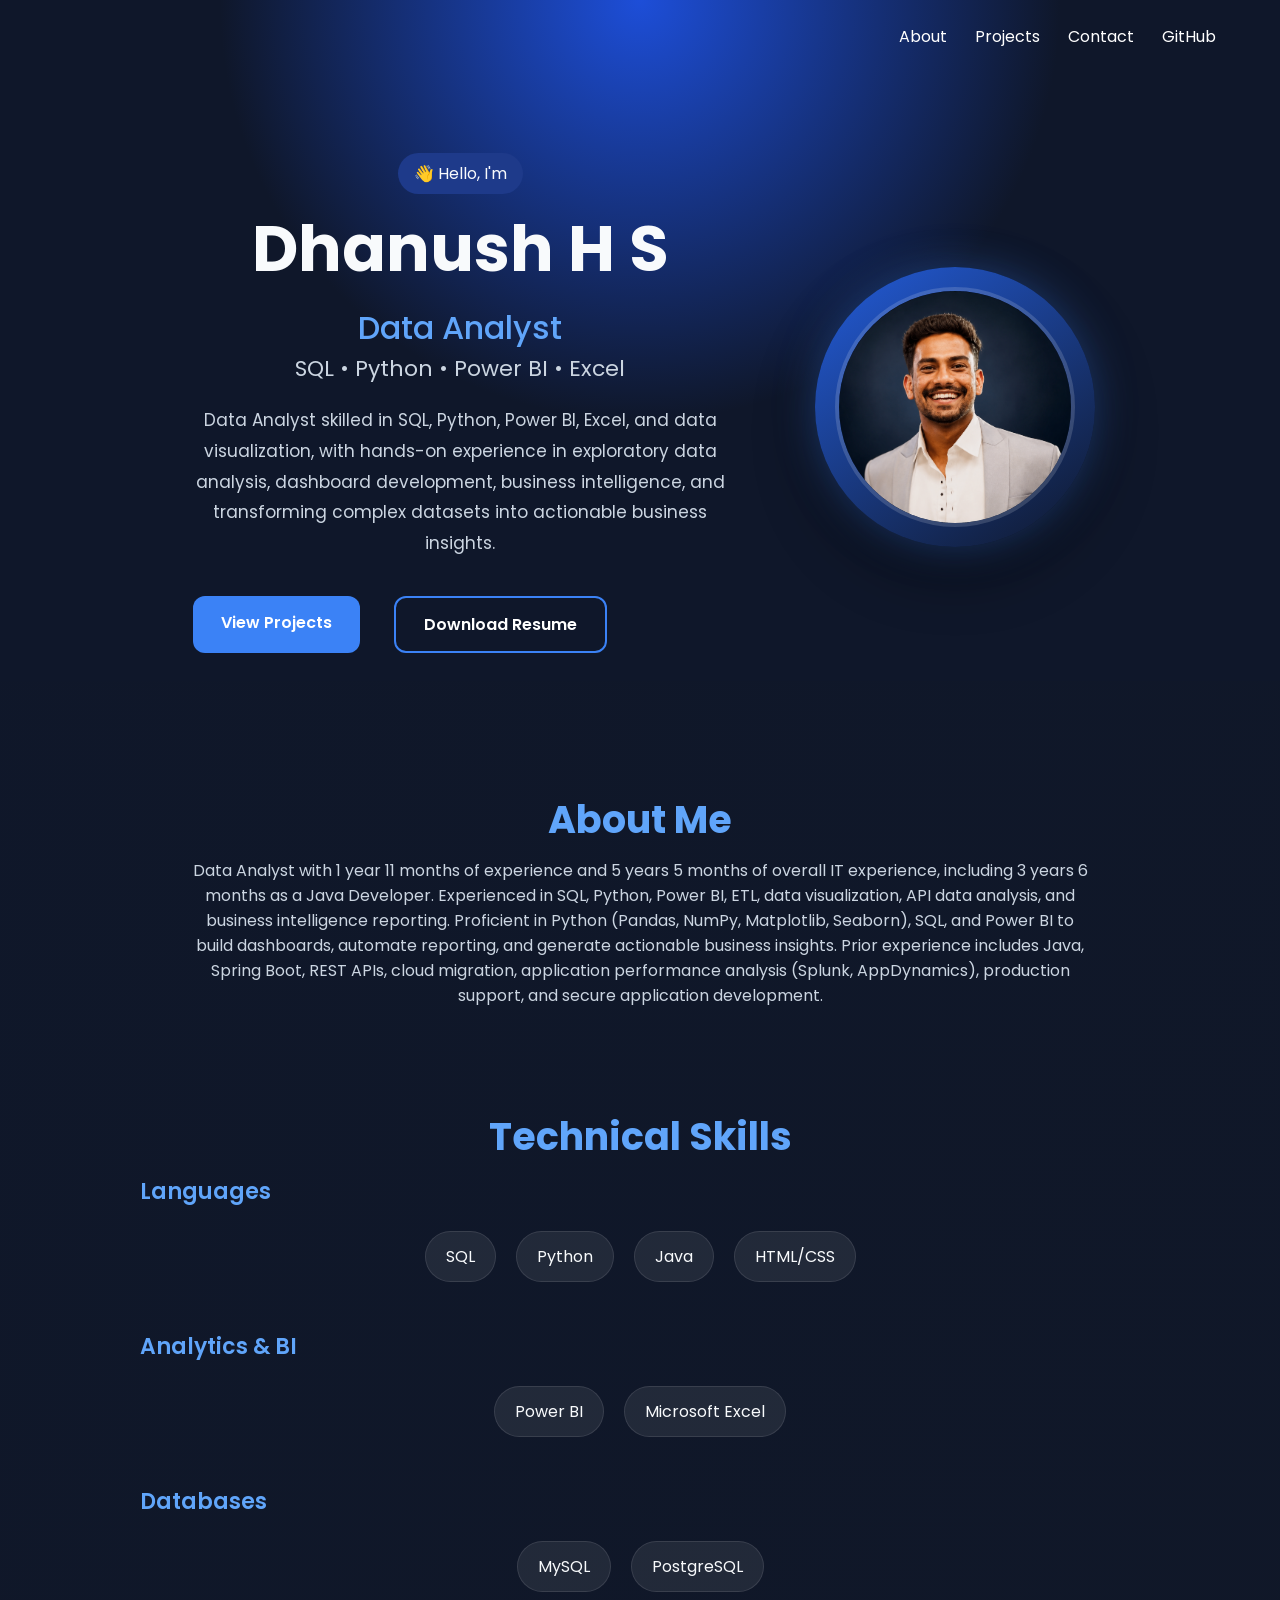
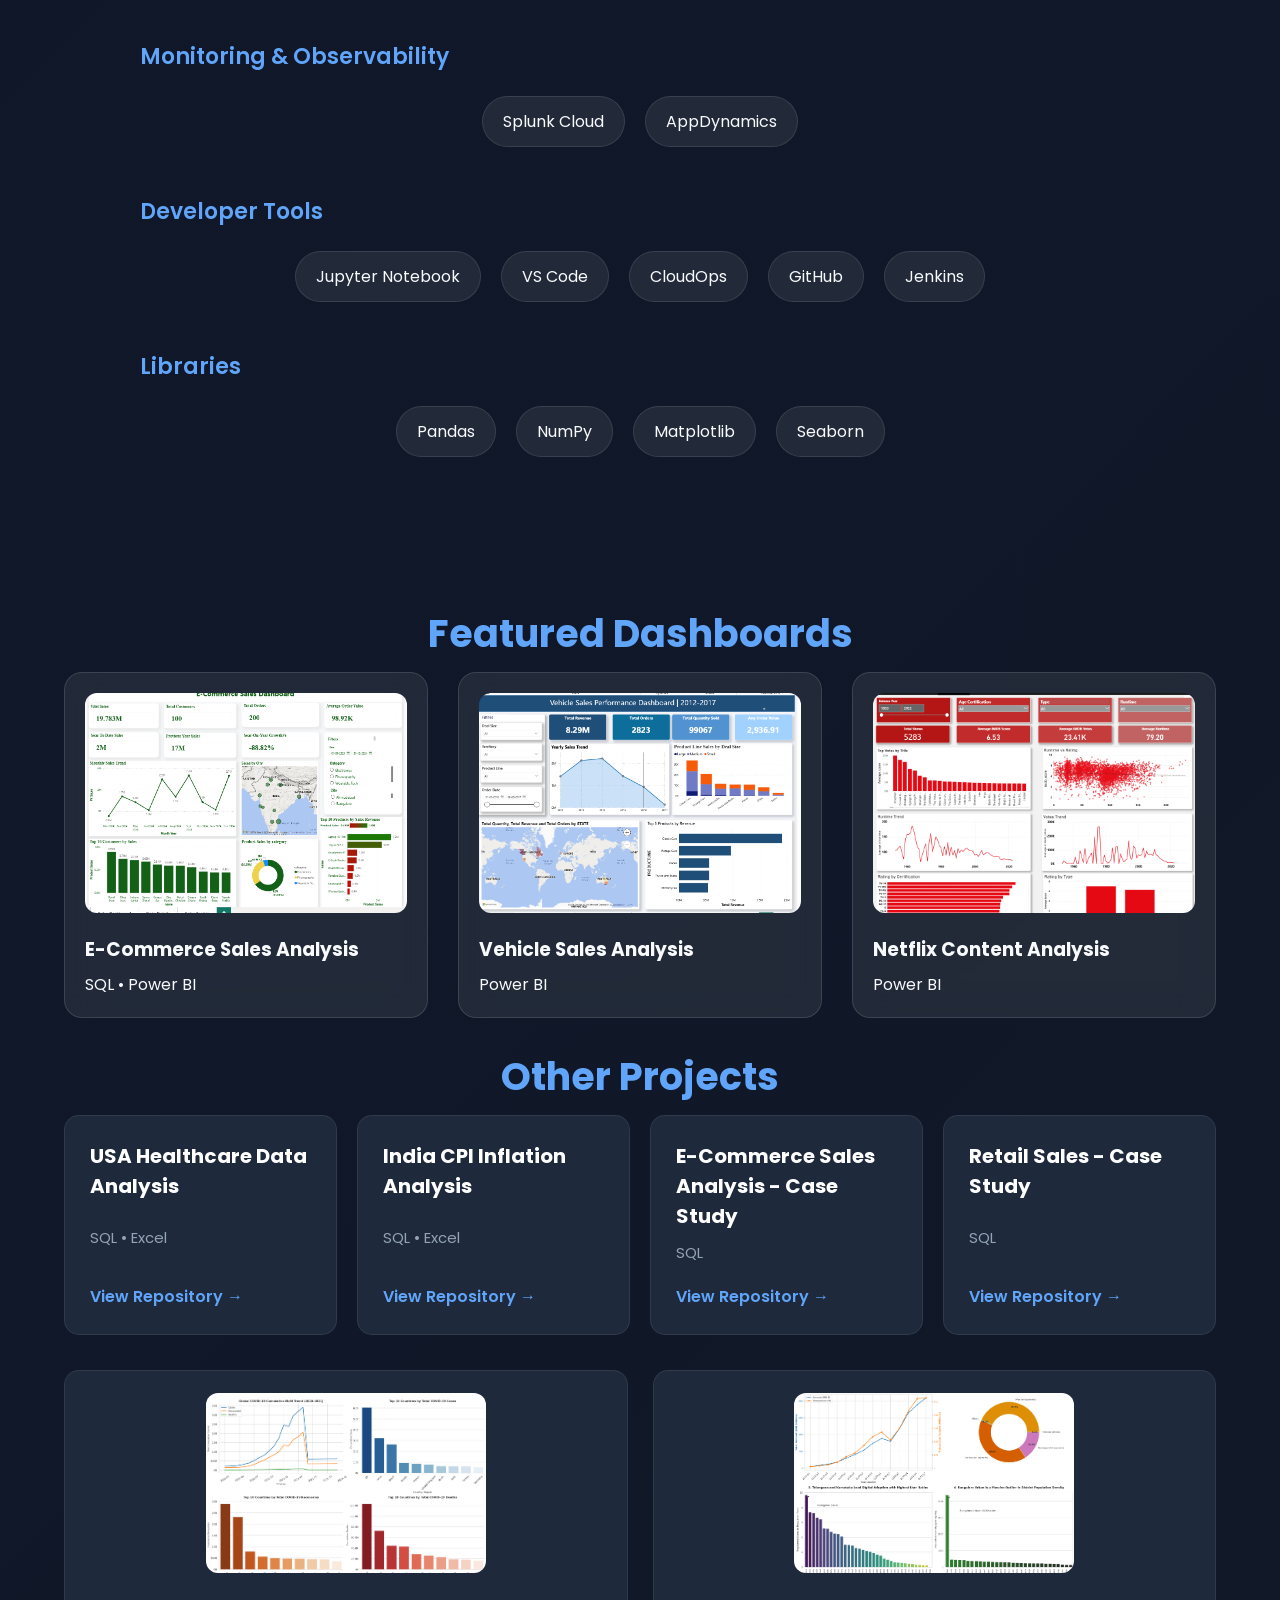
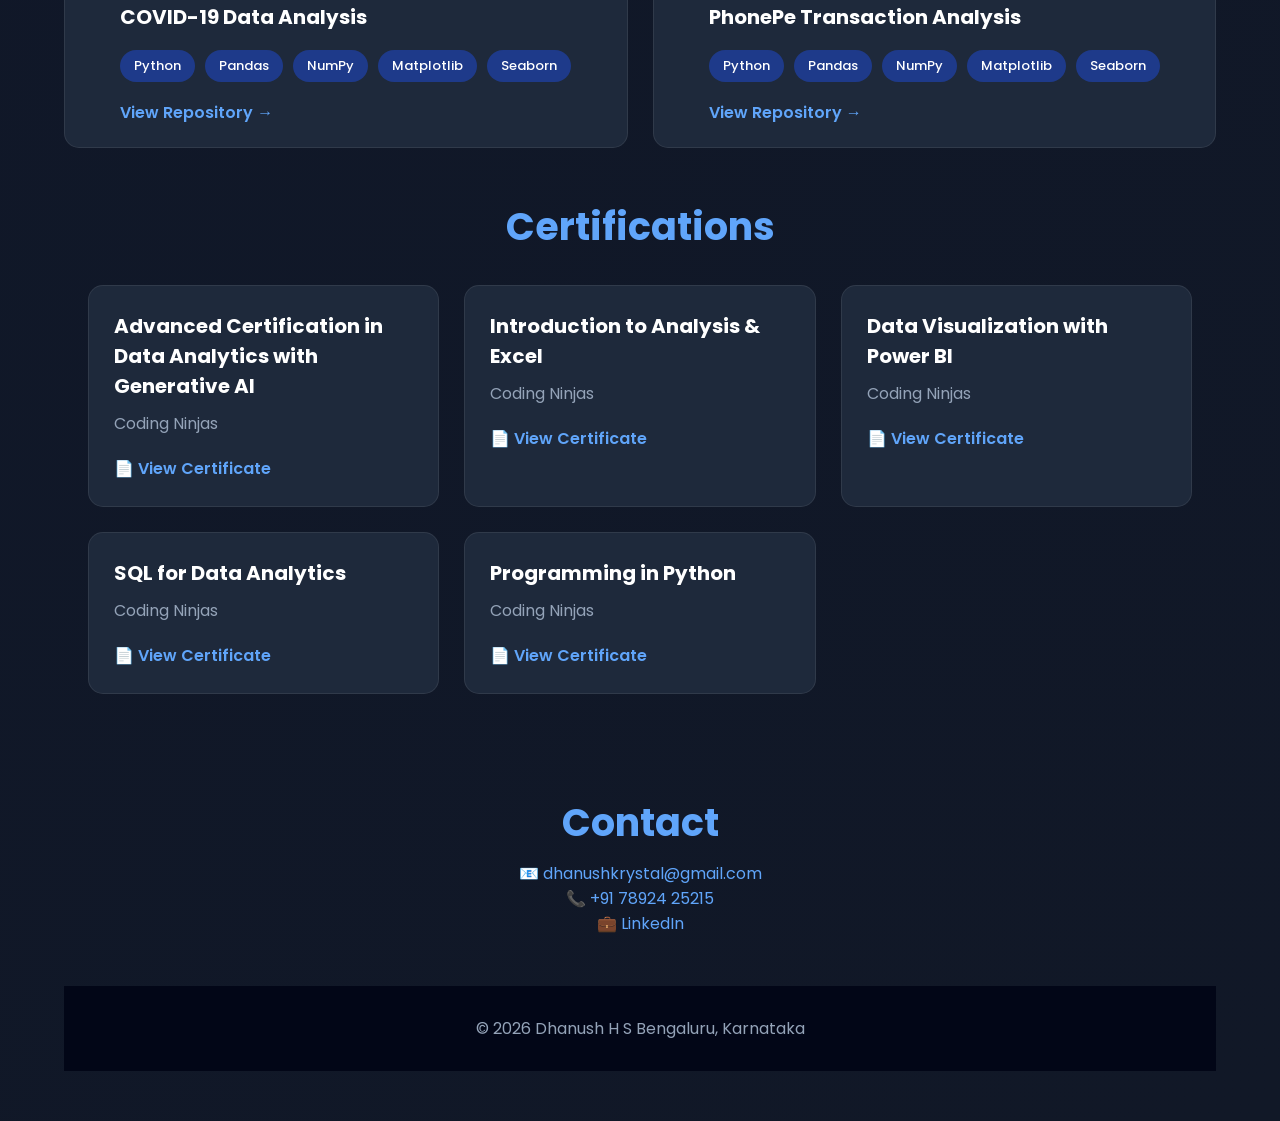
==== index.html @ 72d46448 "code changes" ====
<!DOCTYPE html>
<html lang="en">
<head>
<meta charset="UTF-8"><meta name="viewport" content="width=device-width,initial-scale=1">
<title>Dhanush H S | Data Analyst</title>
<link rel="preconnect" href="https://fonts.googleapis.com">
<link rel="preconnect" href="https://fonts.gstatic.com" crossorigin>
<link href="https://fonts.googleapis.com/css2?family=Poppins:wght@300;400;600;700&display=swap" rel="stylesheet">
<link rel="stylesheet" href="style.css">
</head>
<body>
<header class="hero">
<nav>

<div class="menu">
<a href="#about">About</a>
<a href="#projects">Projects</a>
<a href="#contact">Contact</a>
<a href="https://github.com/dhanushkrystal" target="_blank">GitHub</a>
</div>
</nav>

<div class="hero-box">

    <div class="hero-text">

        <p class="tag">👋 Hello, I'm</p>

        <h1>Dhanush H S</h1>

        <h2>Data Analyst</h2>

        <p class="lead">
            SQL • Python • Power BI • Excel
        </p>

        <p class="summary">
            Data Analyst skilled in SQL, Python, Power BI, Excel, and data visualization, with hands-on experience in exploratory data analysis, dashboard development, business intelligence, and transforming complex datasets into actionable business insights.
        </p>

        <div class="cta">

            <a class="btn" href="#projects">View Projects</a>

            <a class="btn outline"
               href="assets/resume/Dhanush_HS_Resume.pdf"
               target="_blank">

                Download Resume

            </a>

        </div>

    </div>

    <div class="hero-image">

        <img src="assets/images/profilephoto.png"
             alt="Dhanush H S">

    </div>

</div>
</header>
<section id="about" class="section">
<h2>About Me</h2>
<p>Data Analyst with 1 year 11 months of experience and 5 years 5 months of overall IT experience, including 3 years 6 months as a Java Developer. Experienced in SQL, Python, Power BI, ETL, data visualization, API data analysis, and business intelligence reporting. Proficient in Python (Pandas, NumPy, Matplotlib, Seaborn), SQL, and Power BI to build dashboards, automate reporting, and generate actionable business insights. Prior experience includes Java, Spring Boot, REST APIs, cloud migration, application performance analysis (Splunk, AppDynamics), production support, and secure application development. </p>
</section>

<section class="section">

    <h2>Technical Skills</h2>

    <div class="skills-container">

        <div class="skill-category">
            <h3>Languages</h3>

            <div class="chips">
                <span>SQL</span>
                <span>Python</span>
                <span>Java</span>
                <span>HTML/CSS</span>
            </div>
        </div>

        <div class="skill-category">
            <h3>Analytics & BI</h3>

            <div class="chips">
                <span>Power BI</span>
                <span>Microsoft Excel</span>
            </div>
        </div>

        <div class="skill-category">
            <h3>Databases</h3>

            <div class="chips">
                <span>MySQL</span>
                <span>PostgreSQL</span>
            </div>
        </div>

        <div class="skill-category">
            <h3>Monitoring & Observability</h3>

            <div class="chips">
                <span>Splunk Cloud</span>
                <span>AppDynamics</span>
            </div>
        </div>

        <div class="skill-category">
            <h3>Developer Tools</h3>

            <div class="chips">
                <span>Jupyter Notebook</span>
                <span>VS Code</span>
                <span>CloudOps</span>
                <span>GitHub</span>
                <span>Jenkins</span>
            </div>
        </div>

        <div class="skill-category">
            <h3>Libraries</h3>

            <div class="chips">
                <span>Pandas</span>
                <span>NumPy</span>
                <span>Matplotlib</span>
                <span>Seaborn</span>
            </div>
        </div>

    </div>

</section>

<section id="projects" class="section">
<h2>Featured Dashboards</h2>
<div class="grid">

    <div class="card">
        <a href="assets/images/e-commerce.png" target="_blank">
            <img src="assets/images/e-commerce.png" alt="E-Commerce Dashboard">
        </a>

        <h3>E-Commerce Sales Analysis</h3>
        <p>SQL • Power BI</p>
    </div>

    <div class="card">
        <a href="assets/images/vehicle.png" target="_blank">
            <img src="assets/images/vehicle.png" alt="Vehicle Dashboard">
        </a>

        <h3>Vehicle Sales Analysis</h3>
        <p>Power BI</p>
    </div>

    <div class="card">
        <a href="assets/images/netflix.png" target="_blank">
            <img src="assets/images/netflix.png" alt="Netflix Dashboard">
        </a>

        <h3>Netflix Content Analysis</h3>
        <p>Power BI</p>
    </div>

</div>

<h2 style="margin-top:30px">Other Projects</h2>

<!-- SQL Projects -->
<div class="sql-grid">

    <div class="project-item small-card">
        <h3>USA Healthcare Data Analysis</h3>
        <p>SQL • Excel</p>

        <a href="https://github.com/dhanushkrystal/Excel/tree/USA-healthcare-Data-Analysis" target="_blank">
            View Repository →
        </a>
    </div>

    <div class="project-item small-card">
        <h3>India CPI Inflation Analysis</h3>
        <p>SQL • Excel</p>

        <a href="https://github.com/dhanushkrystal/Excel/tree/India-CPI-Inflation-Data-Analysis" target="_blank">
            View Repository →
        </a>
    </div>

    <div class="project-item small-card">
        <h3>E-Commerce Sales Analysis - Case Study</h3>
        <p>SQL</p>

        <a href="https://github.com/dhanushkrystal/SQL/tree/Ecommerce-CaseStudy(EDA%26Analysis)-Using-SQL" target="_blank">
            View Repository →
        </a>
    </div>

    <div class="project-item small-card">
        <h3>Retail Sales - Case Study</h3>
        <p>SQL</p>

        <a href="https://github.com/dhanushkrystal/SQL/tree/Retail-Sales-CaseStudy(EDA-and-Analysis)-Using-Sql" target="_blank">
            View Repository →
        </a>
    </div>

</div>

<!-- Python Projects -->

<div class="python-grid">

    <div class="project-item python-card">
<a href="assets/images/covid-python.png" target="_blank">

<img src="assets/images/covid-python.png"
class="python-image">

</a>

        <div>

            <h3>COVID-19 Data Analysis</h3>

            <div class="tech-stack">

                <span>Python</span>
                <span>Pandas</span>
                <span>NumPy</span>
                <span>Matplotlib</span>
                <span>Seaborn</span>

            </div>

            <div class="project-links">

                 <a href="https://github.com/dhanushkrystal/Python/tree/Covid19-EDA%26Analysis-Uisng-Python" target="_blank">
            View Repository →
        </a>

            </div>

        </div>

    </div>

    <div class="project-item python-card">

        <a href="assets/images/phonepe-python.png" target="_blank">
            <img src="assets/images/phonepe-python.png"
                 class="python-image">
        </a>

        <div>

            <h3>PhonePe Transaction Analysis</h3>

            <div class="tech-stack">

                <span>Python</span>
                <span>Pandas</span>
                <span>NumPy</span>
                <span>Matplotlib</span>
                <span>Seaborn</span>

            </div>

            <div class="project-links">

                 <a href="https://github.com/dhanushkrystal/Python/tree/Phonepe-EDA%26Analysis-Using-Python" target="_blank">
            View Repository →
        </a>

            </div>

        </div>

    </div>

</div>

</div>
<section class="section" id="certifications">

    <h2>Certifications</h2>

    <div class="cert-grid">

        <div class="cert-card">
            <h3>Advanced Certification in Data Analytics with Generative AI</h3>
            <p>Coding Ninjas</p>

            <a href="assets/certificates/Advanced_Certification_Data_Analytics_GenAI.pdf"
               target="_blank">
                📄 View Certificate
            </a>
        </div>

        <div class="cert-card">
            <h3>Introduction to Analysis & Excel</h3>
            <p>Coding Ninjas</p>

            <a href="assets/certificates/Introduction_to_Analysis_Excel.pdf"
               target="_blank">
                📄 View Certificate
            </a>
        </div>

        <div class="cert-card">
            <h3>Data Visualization with Power BI</h3>
            <p>Coding Ninjas</p>

            <a href="assets/certificates/Data_Visualization_PowerBI.pdf"
               target="_blank">
                📄 View Certificate
            </a>
        </div>

        <div class="cert-card">
            <h3>SQL for Data Analytics</h3>
            <p>Coding Ninjas</p>

            <a href="assets/certificates/SQL_for_Data_Analytics.pdf"
               target="_blank">
                📄 View Certificate
            </a>
        </div>

        <div class="cert-card">
            <h3>Programming in Python</h3>
            <p>Coding Ninjas</p>

            <a href="assets/certificates/Programming_in_Python.pdf"
               target="_blank">
                📄 View Certificate
            </a>
        </div>

    </div>

</section>

<section class="section contact" id="contact">

    <h2>Contact</h2>

    <p>
        📧
        <a href="mailto:dhanushkrystal@gmail.com">
            dhanushkrystal@gmail.com
        </a>
    </p>

    <p>
        📞
        <a href="tel:+917892425215">
            +91 78924 25215
        </a>
    </p>

    <p>
        💼
        <a href="https://www.linkedin.com/in/dhanush-h-subramanya/" target="_blank">
            LinkedIn
        </a>
    </p>  
</section>

<footer>© 2026 Dhanush H S Bengaluru, Karnataka </footer>
</body>
</html>
---- style.css ----
*{margin:0;padding:0;box-sizing:border-box}html{scroll-behavior:smooth}body{font-family:Poppins,sans-serif;background:linear-gradient(135deg,#0f172a,#111827);color:#f8fafc}
nav{max-width:1200px;margin:auto;padding:24px;display:flex;justify-content:flex-end;align-items:center}
.logo{font-weight:700;font-size:28px;color:#60a5fa}.menu a{color:#fff;text-decoration:none;margin-left:24px}
.hero{min-height:40vh;background:radial-gradient(circle at top,#1d4ed8 0,#0f172a 45%)}
.hero-box{max-width:900px;margin:40px auto;text-align:center;padding:20px}
.tag{display:inline-block;background:#1e3a8a;padding:8px 16px;border-radius:30px}
h1{font-size:64px;line-height:1.1;margin:20px 0}
.lead{font-size:22px;color:#cbd5e1}
.cta{margin-top:40px}.btn{display:inline-block;background:#3b82f6;color:#fff;text-decoration:none;padding:14px 28px;border-radius:12px;margin:8px;font-weight:600}.outline{background:transparent;border:2px solid #3b82f6}
.section{max-width:1200px;margin:auto;padding:50px 24px}
.section h2{text-align:center;color:#60a5fa;margin-bottom:10px;font-size:38px}
.section>p{text-align:center;max-width:900px;margin:auto;color:#cbd5e1}
.chips{text-align:center}.chips span{display:inline-block;margin:8px;padding:12px 20px;background:rgba(255,255,255,.08);border:1px solid rgba(255,255,255,.1);border-radius:30px}
.grid{display:grid;grid-template-columns:repeat(auto-fit,minmax(320px,1fr));gap:30px}
.card{background:rgba(255,255,255,.08);backdrop-filter:blur(14px);border:1px solid rgba(255,255,255,.12);border-radius:18px;padding:20px;transition:.3s}
.card:hover{transform:translateY(-8px)}
.card img{width:100%;height:220px;object-fit:cover;border-radius:12px;margin-bottom:15px}
.card h3{margin-bottom:8px}
.list{display:grid;grid-template-columns:repeat(auto-fit,minmax(300px,1fr));gap:15px}
.list div{background:#1e293b;padding:18px;border-radius:12px}
.contact{text-align:center}
.contact a{color:#60a5fa;text-decoration:none}
footer{text-align:center;padding:30px;background:#020617;color:#94a3b8}
@media(max-width:768px){nav{flex-direction:column;gap:15px}.menu a{margin:0 8px}h1{font-size:42px}.lead{font-size:18px}}

.hero h2{
    font-size:32px;
    font-weight:500;
    color:#60a5fa;
    margin-top:10px;
}

.summary{
    max-width:750px;
    margin:25px auto;
    font-size:18px;
    line-height:1.8;
    color:#cbd5e1;
}

.skills-container{
    max-width:1000px;
    margin:0 auto;
}

.skill-category{
    margin-bottom:40px;
}

.skill-category h3{
    color:#60a5fa;
    margin-bottom:15px;
    font-size:22px;
    font-weight:600;
}

.project-item{

    background:#1e293b;

    border:1px solid rgba(255,255,255,.08);

    border-radius:15px;

    padding:22px;

    display:flex;

    flex-direction:column;

    justify-content:space-between;

    min-height:300px;

    transition:.35s;
}

.project-item:hover{

    transform:translateY(-5px);

    border-color:#3b82f6;
}

.project-item h3{

    color:#ffffff;

    margin-bottom:8px;

    font-size:20px;
}

.project-item p{

    color:#94a3b8;

    margin-bottom:18px;

    font-size:15px;
}

.project-item a{

    display:inline-block;

    text-decoration:none;

    color:#60a5fa;

    font-weight:600;
}

.project-item a:hover{

    color:#93c5fd;
}

.cert-grid{

    display:grid;

    grid-template-columns:repeat(auto-fit,minmax(340px,1fr));

    gap:25px;

    margin-top:30px;
}

.cert-card{

    background:#1e293b;

    border:1px solid rgba(255,255,255,.08);

    border-radius:15px;

    padding:25px;

    transition:.3s;
}

.cert-card:hover{

    transform:translateY(-6px);

    border-color:#3b82f6;
}

.cert-card h3{

    font-size:20px;

    margin-bottom:10px;

    color:#ffffff;
}

.cert-card p{

    color:#94a3b8;

    margin-bottom:20px;
}

.cert-card a{

    text-decoration:none;

    color:#60a5fa;

    font-weight:600;
}

.cert-card a:hover{

    color:#93c5fd;
}

.python-image{

    width:100%;

    height:170px;

    object-fit:contain;

    border-radius:10px;

    transition:.35s;

    cursor:pointer;

    background:white;
}

.python-image:hover{

    transform:scale(1.05);

    box-shadow:0 15px 35px rgba(59,130,246,.35);
}

.tech-stack{

    display:flex;

    flex-wrap:wrap;

    gap:10px;

    margin:18px 0;
}

.tech-stack span{

    background:#1e3a8a;

    color:white;

    padding:6px 14px;

    border-radius:20px;

    font-size:13px;

    font-weight:500;
}

.repo-btn{

    display:inline-block;

    margin-top:20px;

    background:#3b82f6;

    color:white;

    padding:10px 20px;

    border-radius:8px;

    text-decoration:none;

    transition:.3s;
}

.repo-btn:hover{

    background:#2563eb;
}

.project-item:hover{

    transform:translateY(-8px);

    border-color:#3b82f6;

    box-shadow:0 20px 40px rgba(59,130,246,.18);

}

.project-item:hover .python-image{

    transform:scale(1.08);
}

/* ---------- SQL GRID ---------- */

.sql-grid{

    display:grid;

    grid-template-columns:repeat(4,1fr);

    gap:20px;

    margin-bottom:35px;

}

/* ---------- SMALL CARD ---------- */

.small-card{

    min-height:220px;

    padding:25px;

}

/* ---------- PYTHON GRID ---------- */

.python-grid{

    display:grid;

    grid-template-columns:repeat(2,1fr);

    gap:25px;

}

/* ---------- PYTHON CARD ---------- */

.python-card{

    display:flex;

    gap:22px;

    align-items:center;

}

/* ---------- IMAGE ---------- */

.python-image{

    width:280px;

    height:180px;

    border-radius:12px;

    object-fit:cover;

    transition:.35s;

}

.python-card:hover .python-image{

    transform:scale(1.08);

}

/* ---------- MOBILE ---------- */

@media(max-width:1100px){

    .sql-grid{

        grid-template-columns:repeat(2,1fr);

    }

    .python-grid{

        grid-template-columns:1fr;

    }

    .python-card{

        flex-direction:column;

    }

    .python-image{

        width:100%;

        height:auto;

    }

}

@media(max-width:700px){

    .sql-grid{

        grid-template-columns:1fr;

    }

}

/* ========================= */
/* HERO SECTION */
/* ========================= */

.hero-box{
    display:flex;
    align-items:center;
    justify-content:center;
    max-width:1200px;
    margin:60px auto;
    padding:20px 40px;
    gap:80px;
}

.hero-text{
    flex:1;
    max-width:550px;
}

.hero-image{

    flex:0 0 280px;

    width:280px;
    height:280px;

    display:flex;
    align-items:center;
    justify-content:center;

    border-radius:50%;

    background:linear-gradient(
        145deg,
        rgba(37,99,235,.9),
        rgba(15,23,42,.95)
    );

    box-shadow:
        0 0 40px rgba(59,130,246,.35),
        0 25px 60px rgba(0,0,0,.45);

    position:relative;

    overflow:hidden;
  
}

.hero-image img{

    width:240px;
    height:240px;

    object-fit:cover;

    border-radius:50%;

    border:4px solid rgba(255,255,255,.15);

    transition:.4s ease;

    z-index:2;
}

.hero-image:hover img{

    transform:scale(1.05);

}

.summary{
    margin:20px 0 30px;
    line-height:1.8;
    color:#cbd5e1;
    font-size:17px;
}

.cta{
    display:flex;
    gap:18px;
    margin-top:30px;
}

/* ========================= */
/* MOBILE */
/* ========================= */

@media (max-width:900px){

    .hero-box{
        flex-direction:column-reverse;
        text-align:center;
        gap:40px;
        padding:20px;
    }

    .hero-text{
        max-width:100%;
    }

    .cta{
        justify-content:center;
        flex-wrap:wrap;
    }

    .hero-image img{
        width:210px;
        height:210px;
    }

}
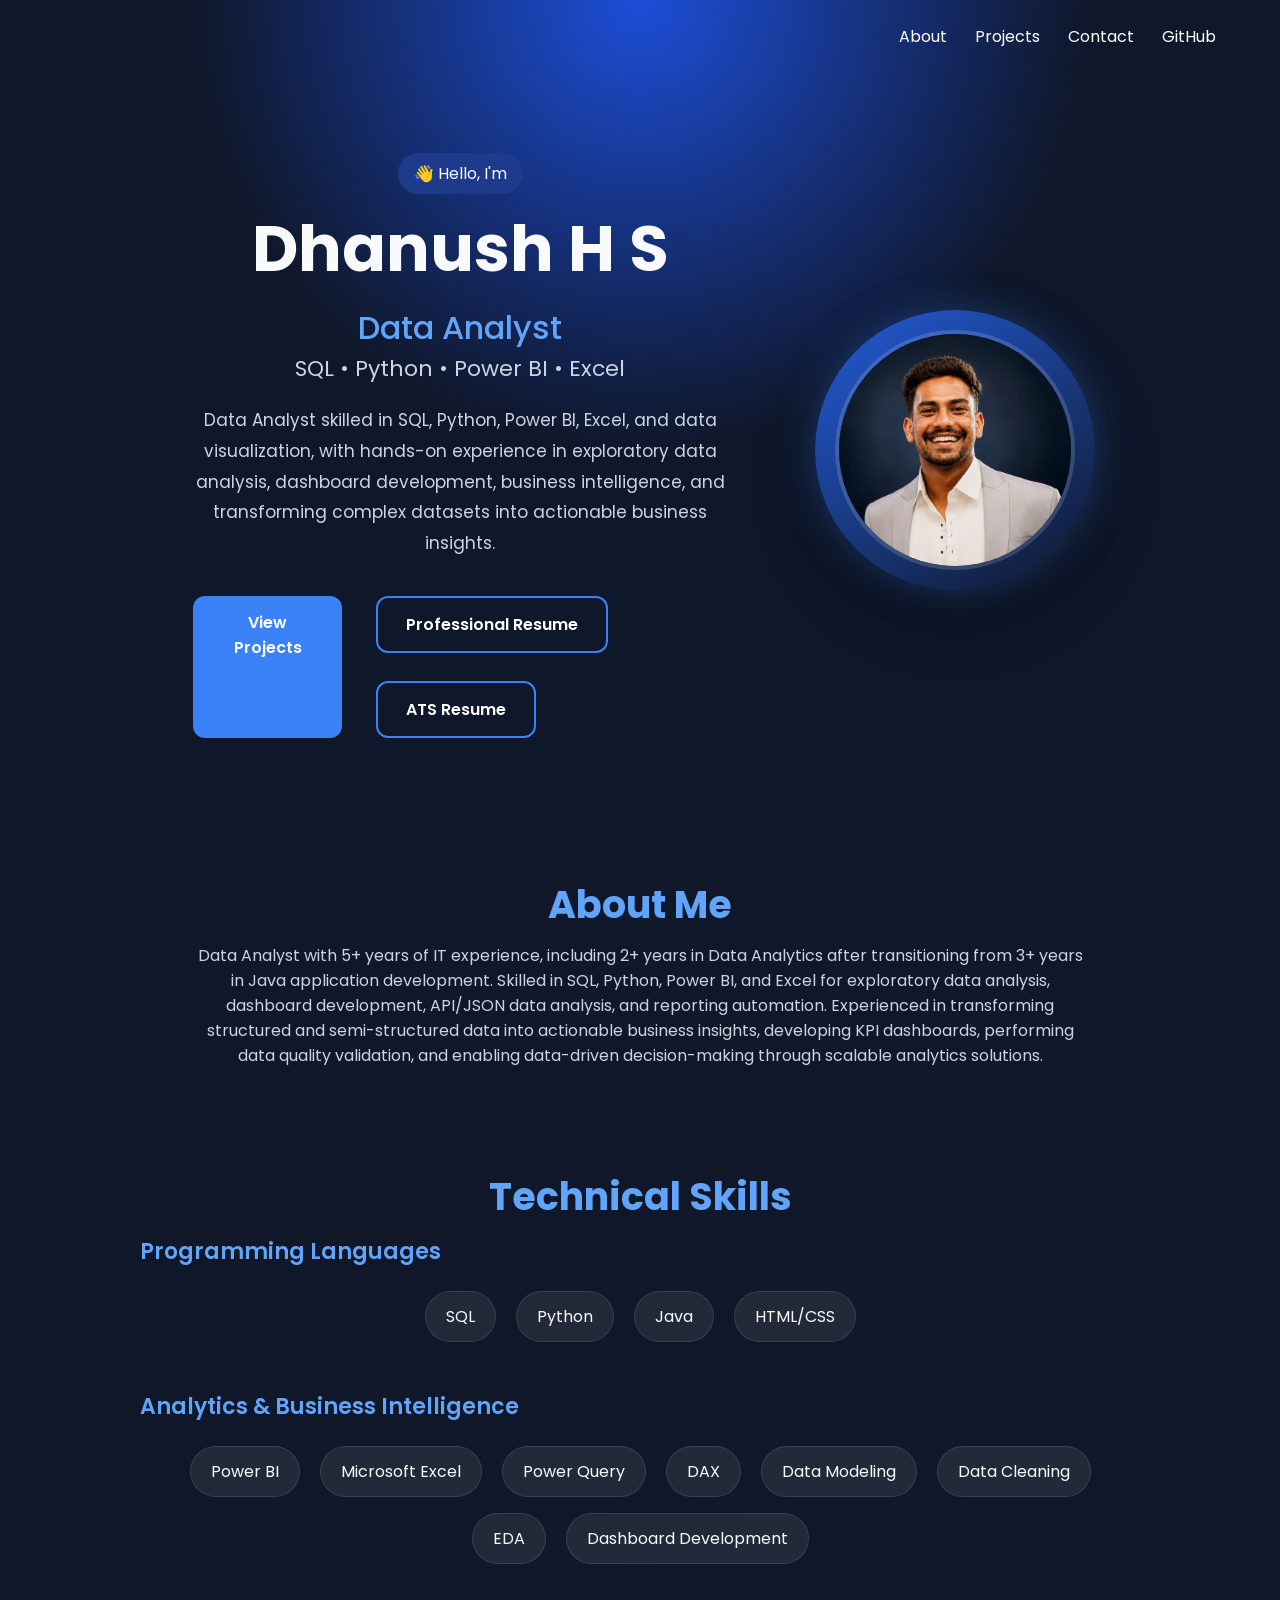
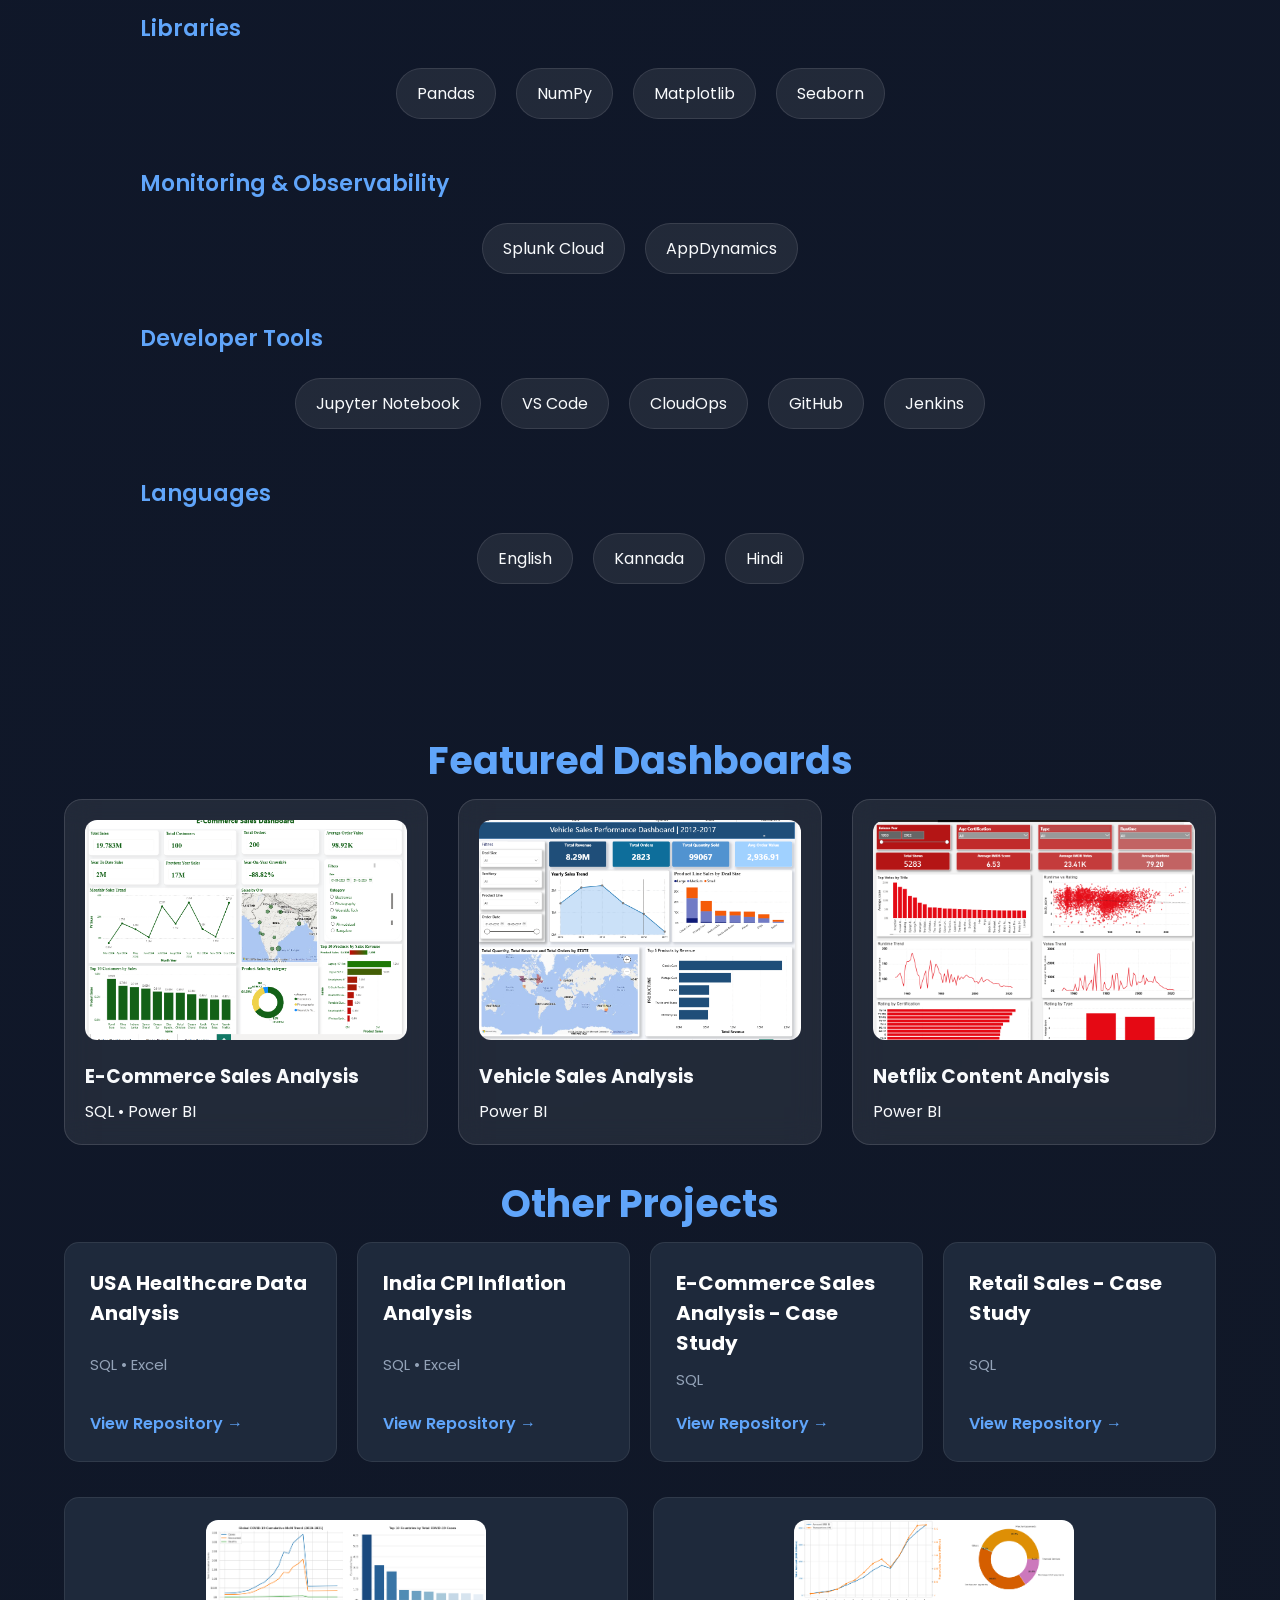
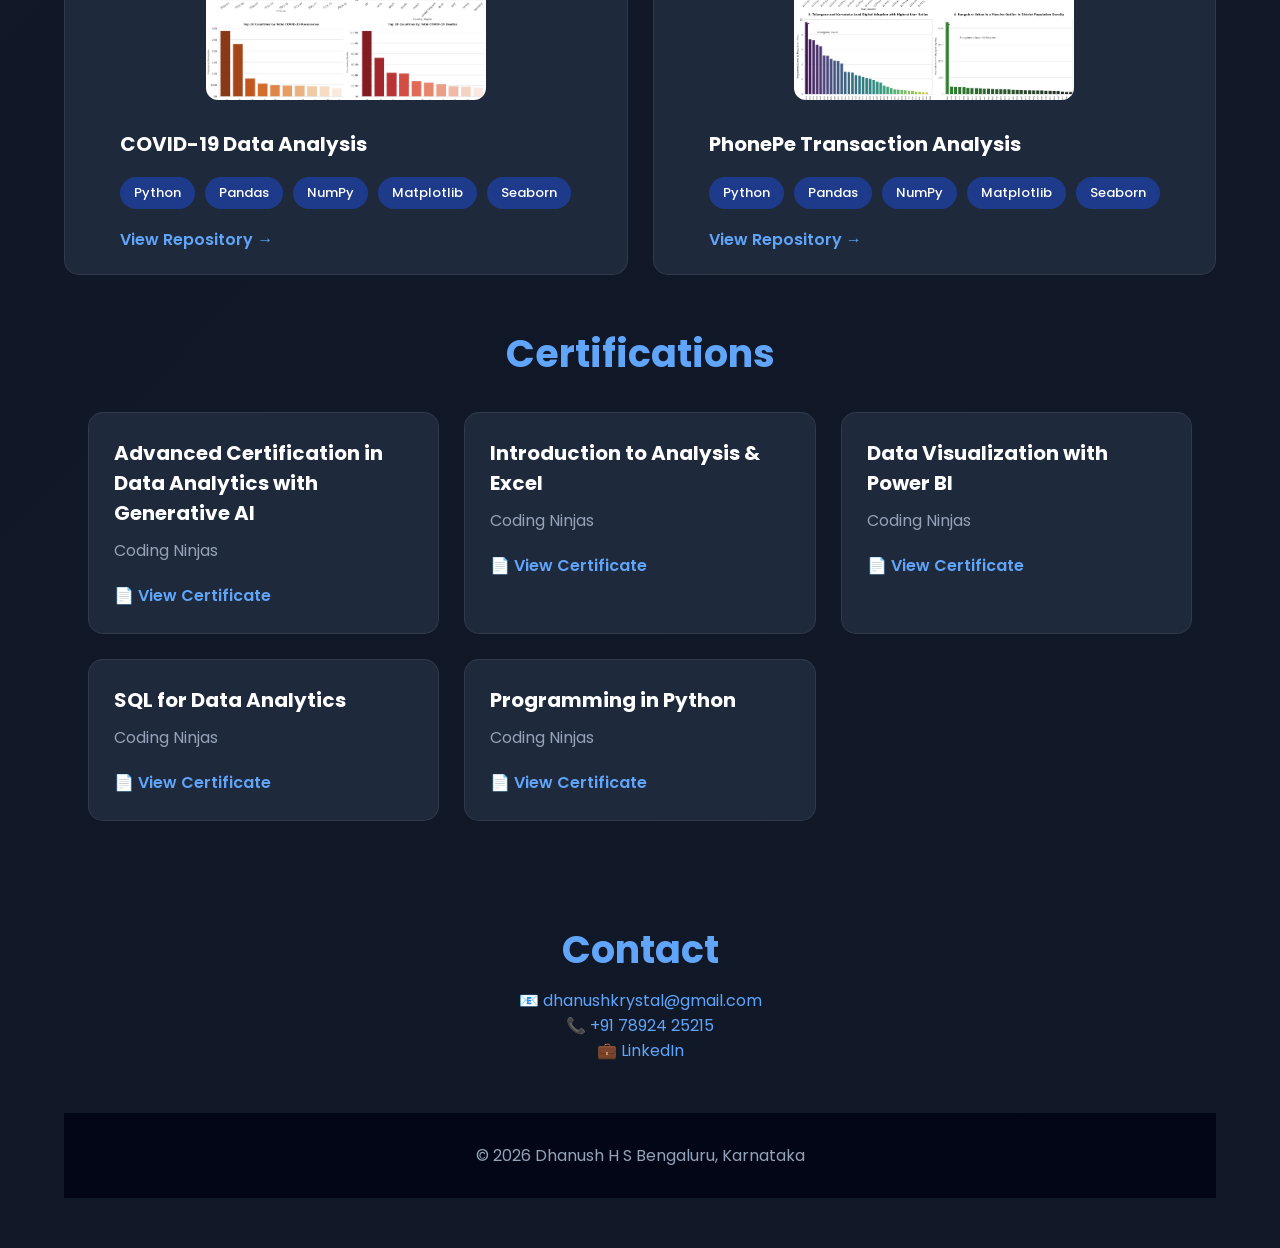
==== commit ffe0d87d: "content changes" ====
--- a/index.html
+++ b/index.html
@@ -42,13 +42,19 @@
 
             <a class="btn" href="#projects">View Projects</a>
 
-            <a class="btn outline"
-               href="assets/resume/Dhanush_HS_Resume.pdf"
-               target="_blank">
-
-                Download Resume
-
-            </a>
+            <div class="resume-buttons">
+    <a class="btn outline"
+       href="assets/resume/Dhanush_HS_Resume_JT.pdf"
+       target="_blank">
+        Professional Resume
+    </a>
+
+    <a class="btn outline"
+       href="assets/resume/Dhanush_HS_Resume_CT.pdf"
+       target="_blank">
+        ATS Resume
+    </a>
+</div>
 
         </div>
 
@@ -65,78 +71,89 @@
 </header>
 <section id="about" class="section">
 <h2>About Me</h2>
-<p>Data Analyst with 1 year 11 months of experience and 5 years 5 months of overall IT experience, including 3 years 6 months as a Java Developer. Experienced in SQL, Python, Power BI, ETL, data visualization, API data analysis, and business intelligence reporting. Proficient in Python (Pandas, NumPy, Matplotlib, Seaborn), SQL, and Power BI to build dashboards, automate reporting, and generate actionable business insights. Prior experience includes Java, Spring Boot, REST APIs, cloud migration, application performance analysis (Splunk, AppDynamics), production support, and secure application development. </p>
+<p>Data Analyst with 5+ years of IT experience, including 2+ years in Data Analytics after transitioning
+from 3+ years in Java application development. Skilled in SQL, Python, Power BI, and Excel for
+exploratory data analysis, dashboard development, API/JSON data analysis, and reporting
+automation. Experienced in transforming structured and semi-structured data into actionable
+business insights, developing KPI dashboards, performing data quality validation, and enabling
+data-driven decision-making through scalable analytics solutions. </p>
 </section>
 
 <section class="section">
 
     <h2>Technical Skills</h2>
 
-    <div class="skills-container">
-
-        <div class="skill-category">
-            <h3>Languages</h3>
-
-            <div class="chips">
-                <span>SQL</span>
-                <span>Python</span>
-                <span>Java</span>
-                <span>HTML/CSS</span>
-            </div>
-        </div>
-
-        <div class="skill-category">
-            <h3>Analytics & BI</h3>
-
-            <div class="chips">
-                <span>Power BI</span>
-                <span>Microsoft Excel</span>
-            </div>
-        </div>
-
-        <div class="skill-category">
-            <h3>Databases</h3>
-
-            <div class="chips">
-                <span>MySQL</span>
-                <span>PostgreSQL</span>
-            </div>
-        </div>
-
-        <div class="skill-category">
-            <h3>Monitoring & Observability</h3>
-
-            <div class="chips">
-                <span>Splunk Cloud</span>
-                <span>AppDynamics</span>
-            </div>
-        </div>
-
-        <div class="skill-category">
-            <h3>Developer Tools</h3>
-
-            <div class="chips">
-                <span>Jupyter Notebook</span>
-                <span>VS Code</span>
-                <span>CloudOps</span>
-                <span>GitHub</span>
-                <span>Jenkins</span>
-            </div>
-        </div>
-
-        <div class="skill-category">
-            <h3>Libraries</h3>
-
-            <div class="chips">
-                <span>Pandas</span>
-                <span>NumPy</span>
-                <span>Matplotlib</span>
-                <span>Seaborn</span>
-            </div>
-        </div>
-
-    </div>
-
+<div class="skills-container">
+
+    <div class="skill-category">
+        <h3>Programming Languages</h3>
+
+        <div class="chips">
+            <span>SQL</span>
+            <span>Python</span>
+            <span>Java</span>
+            <span>HTML/CSS</span>
+        </div>
+    </div>
+
+    <div class="skill-category">
+        <h3>Analytics &amp; Business Intelligence</h3>
+
+        <div class="chips">
+            <span>Power BI</span>
+            <span>Microsoft Excel</span>
+            <span>Power Query</span>
+            <span>DAX</span>
+            <span>Data Modeling</span>
+            <span>Data Cleaning</span>
+            <span>EDA</span>
+            <span>Dashboard Development</span>
+        </div>
+    </div>
+
+    <div class="skill-category">
+        <h3>Libraries</h3>
+
+        <div class="chips">
+            <span>Pandas</span>
+            <span>NumPy</span>
+            <span>Matplotlib</span>
+            <span>Seaborn</span>
+        </div>
+    </div>
+
+    <div class="skill-category">
+        <h3>Monitoring &amp; Observability</h3>
+
+        <div class="chips">
+            <span>Splunk Cloud</span>
+            <span>AppDynamics</span>
+        </div>
+    </div>
+
+    <div class="skill-category">
+        <h3>Developer Tools</h3>
+
+        <div class="chips">
+            <span>Jupyter Notebook</span>
+            <span>VS Code</span>
+            <span>CloudOps</span>
+            <span>GitHub</span>
+            <span>Jenkins</span>
+        </div>
+    </div>
+
+    <div class="skill-category">
+        <h3>Languages</h3>
+
+        <div class="chips">
+            <span>English</span>
+            <span>Kannada</span>
+            <span>Hindi</span>
+        </div>
+    </div>
+
+</div>
 </section>
 
 <section id="projects" class="section">
--- a/style.css
+++ b/style.css
@@ -489,3 +489,12 @@
     }
 
 }
+html{
+    scroll-behavior:smooth;
+}
+
+.resume-buttons{
+    display:flex;
+    gap:12px;
+    flex-wrap:wrap;
+}
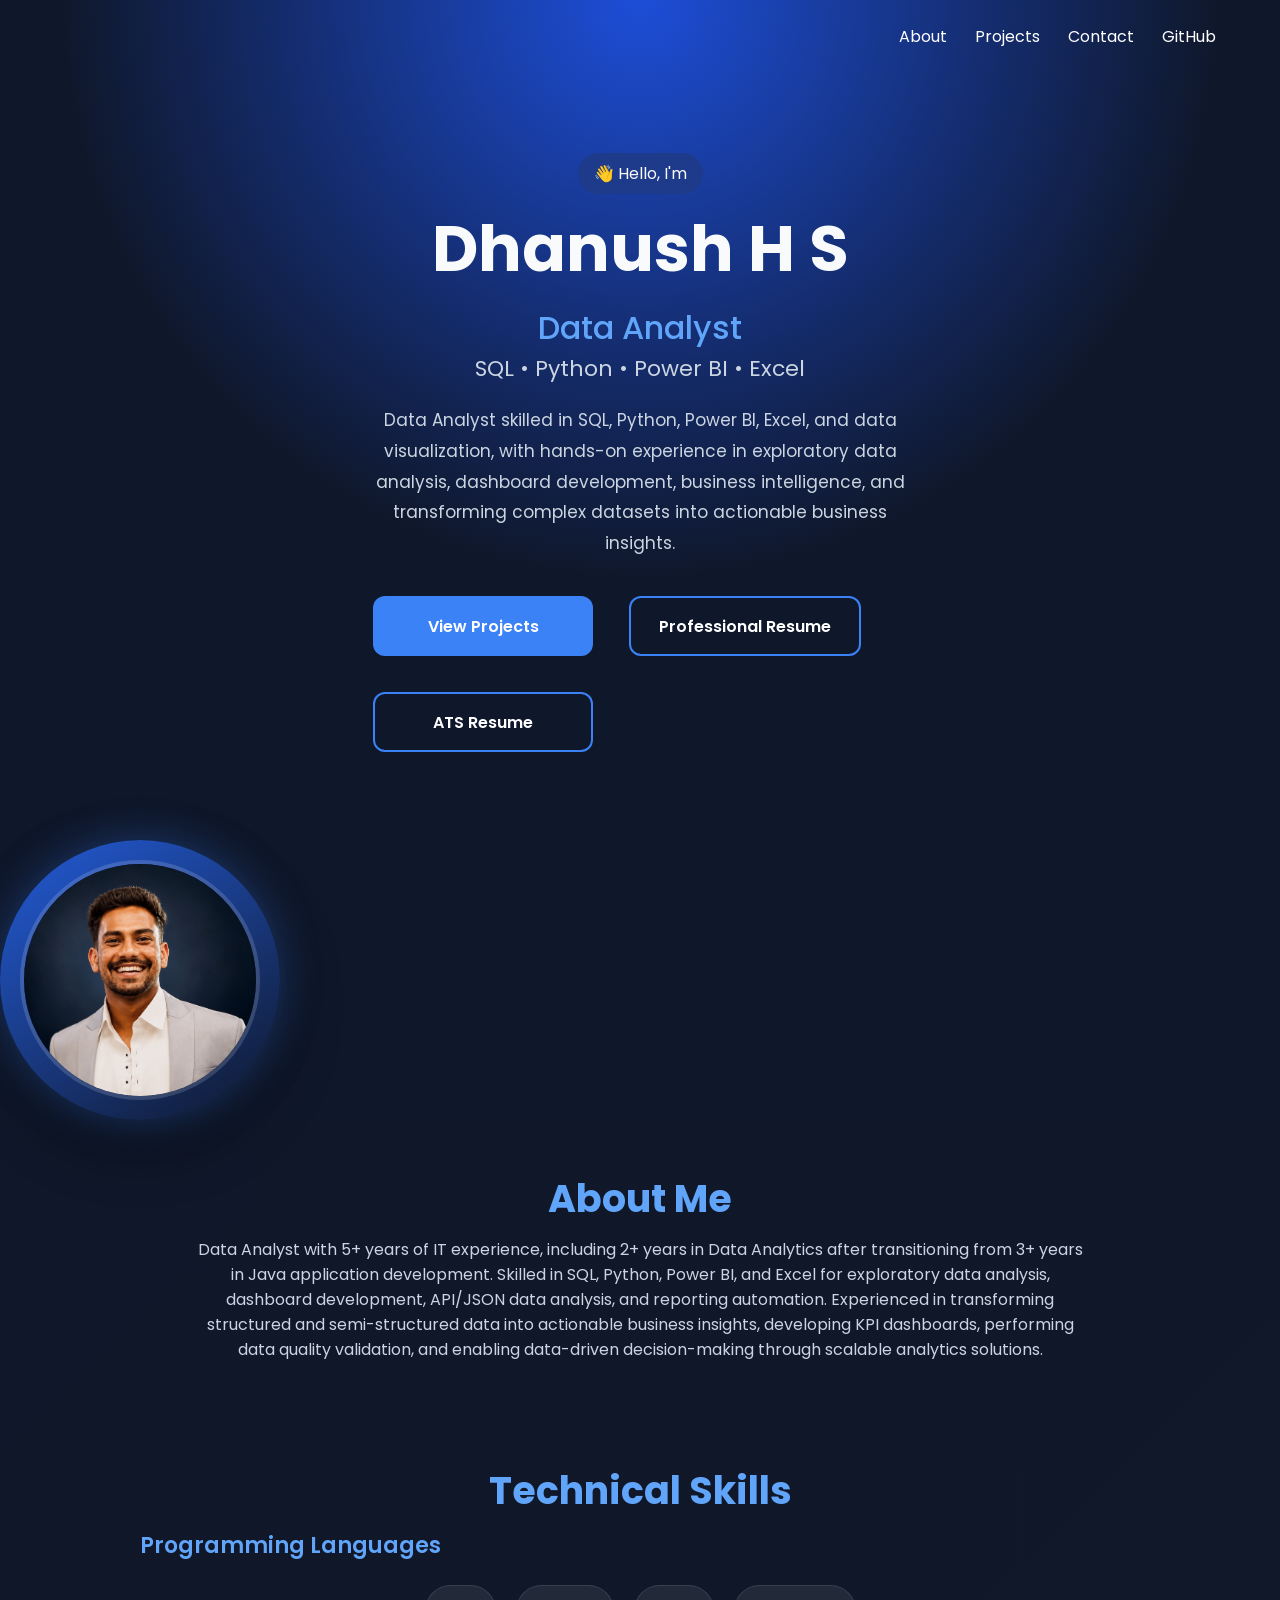
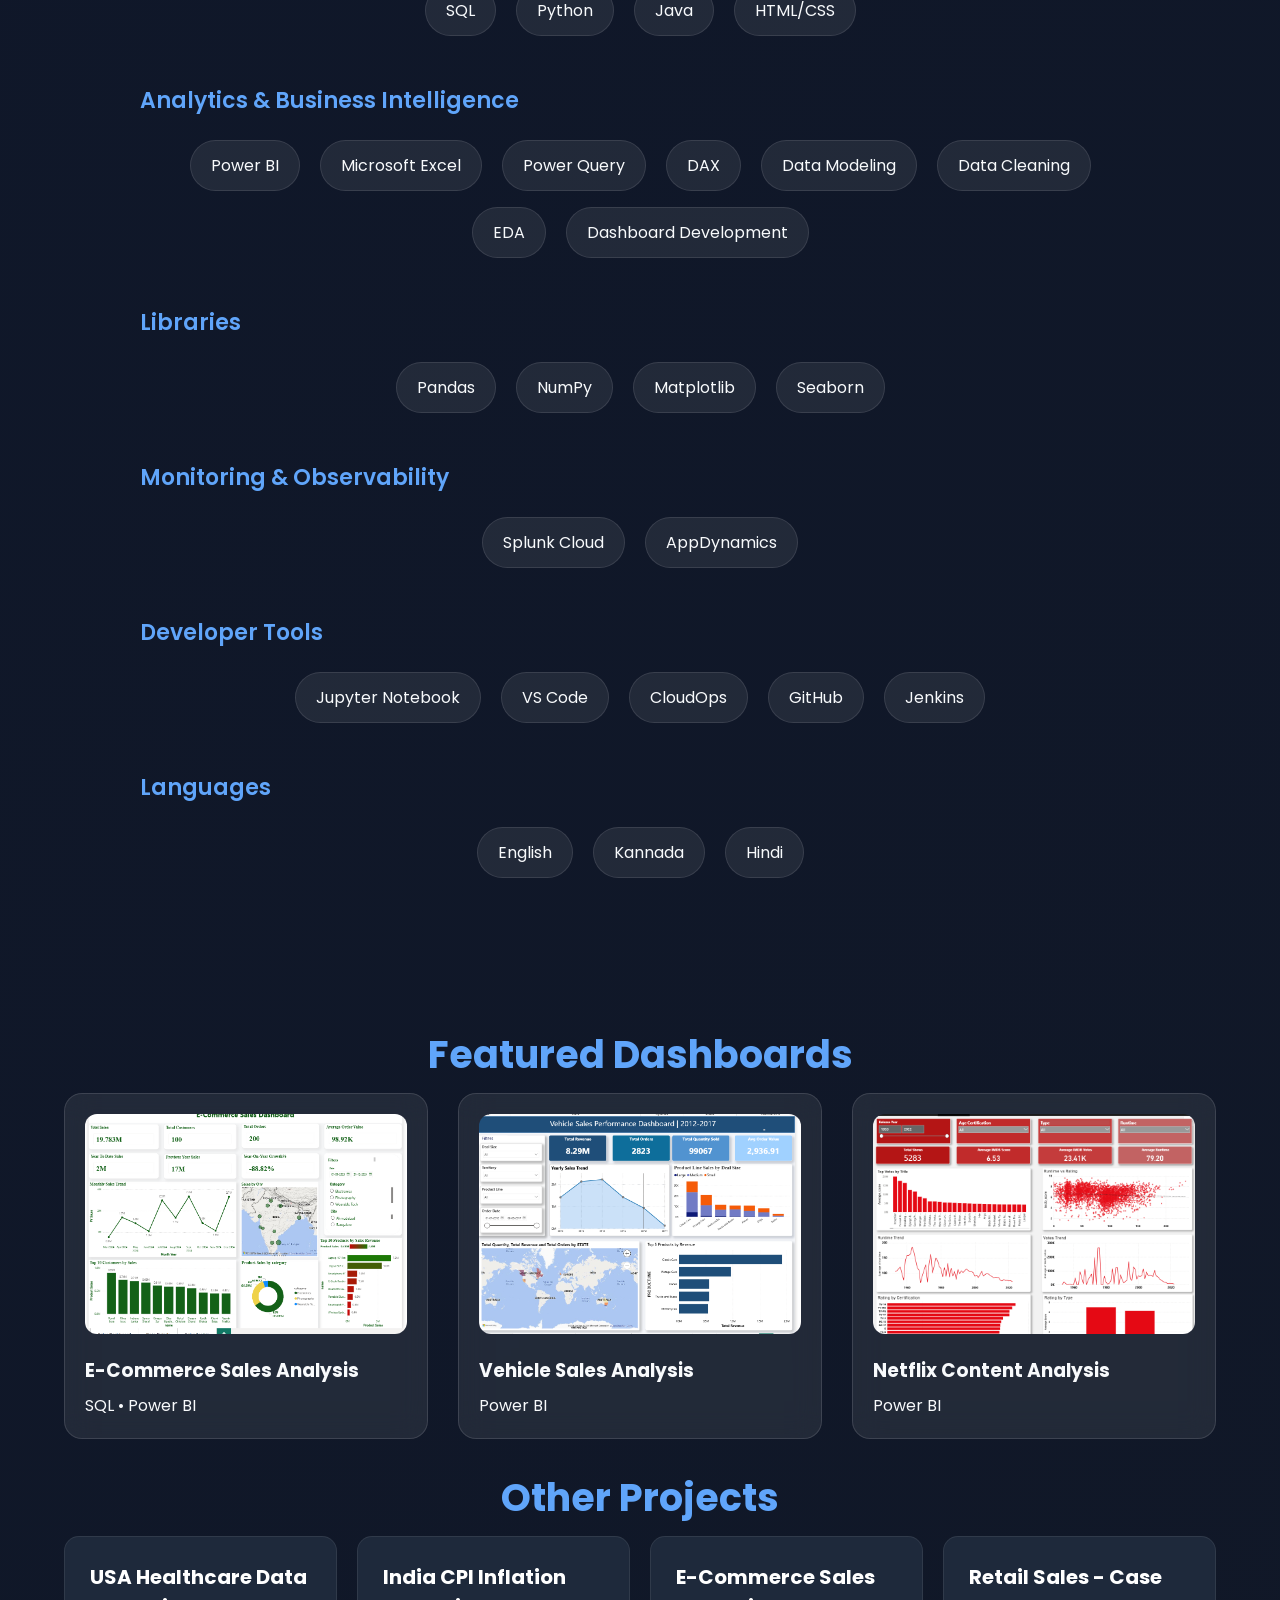
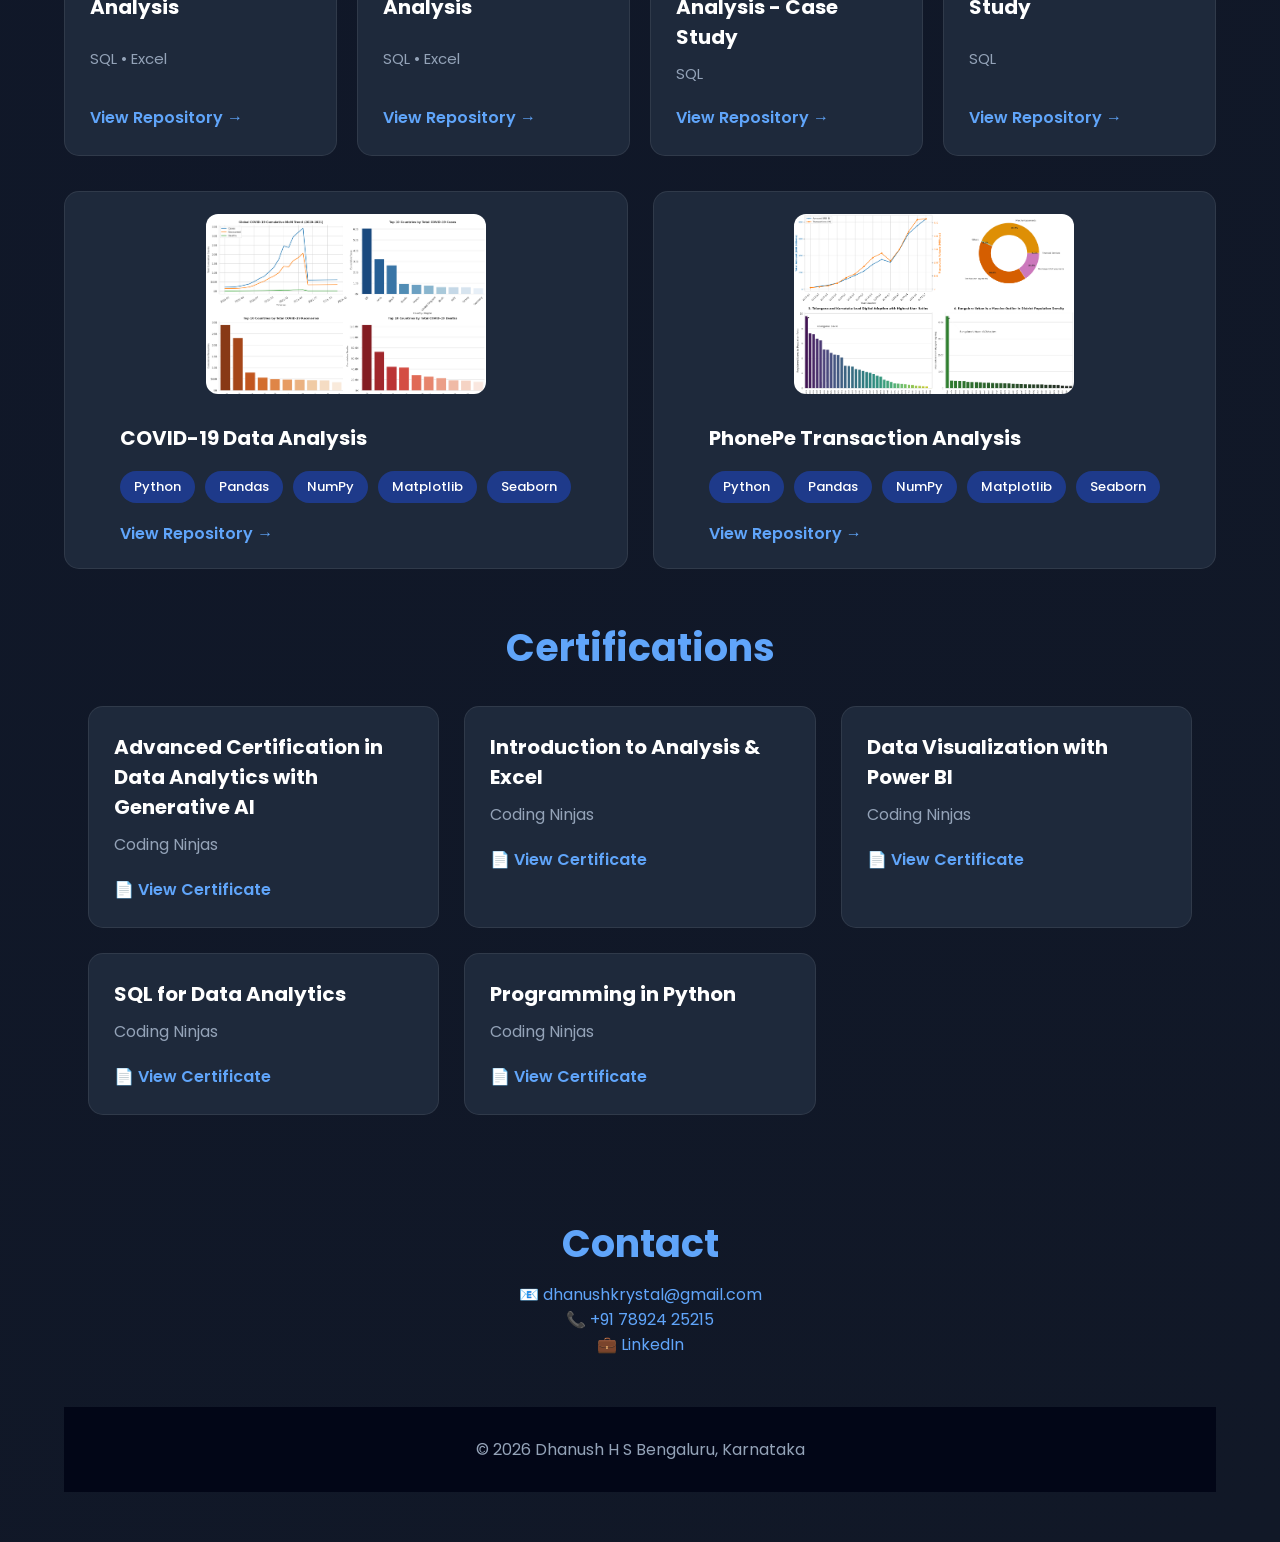
==== commit f90bd4f1: "alignments issues" ====
--- a/index.html
+++ b/index.html
@@ -38,24 +38,25 @@
             Data Analyst skilled in SQL, Python, Power BI, Excel, and data visualization, with hands-on experience in exploratory data analysis, dashboard development, business intelligence, and transforming complex datasets into actionable business insights.
         </p>
 
-        <div class="cta">
-
-            <a class="btn" href="#projects">View Projects</a>
-
-            <div class="resume-buttons">
+        <div class="hero-buttons">
+
+    <a class="btn primary" href="#Projects">
+        View Projects
+    </a>
+
     <a class="btn outline"
-       href="assets/resume/Dhanush_HS_Resume_JT.pdf"
+       href="assets/resume/Dhanush_HS_Resume.pdf"
        target="_blank">
         Professional Resume
     </a>
 
     <a class="btn outline"
-       href="assets/resume/Dhanush_HS_Resume_CT.pdf"
+       href="assets/resume/Dhanush_HS_ATS_Resume.pdf"
        target="_blank">
         ATS Resume
     </a>
-</div>
-
+
+</div>
         </div>
 
     </div>
--- a/style.css
+++ b/style.css
@@ -497,4 +497,19 @@
     display:flex;
     gap:12px;
     flex-wrap:wrap;
+}
+
+.hero-buttons{
+    display: flex;
+    gap: 20px;
+    align-items: center;
+    flex-wrap: wrap; /* Remove this if you never want them to wrap */
+}
+
+.hero-buttons .btn{
+    display: flex;
+    justify-content: center;
+    align-items: center;
+    min-width: 220px;
+    height: 60px;
 }
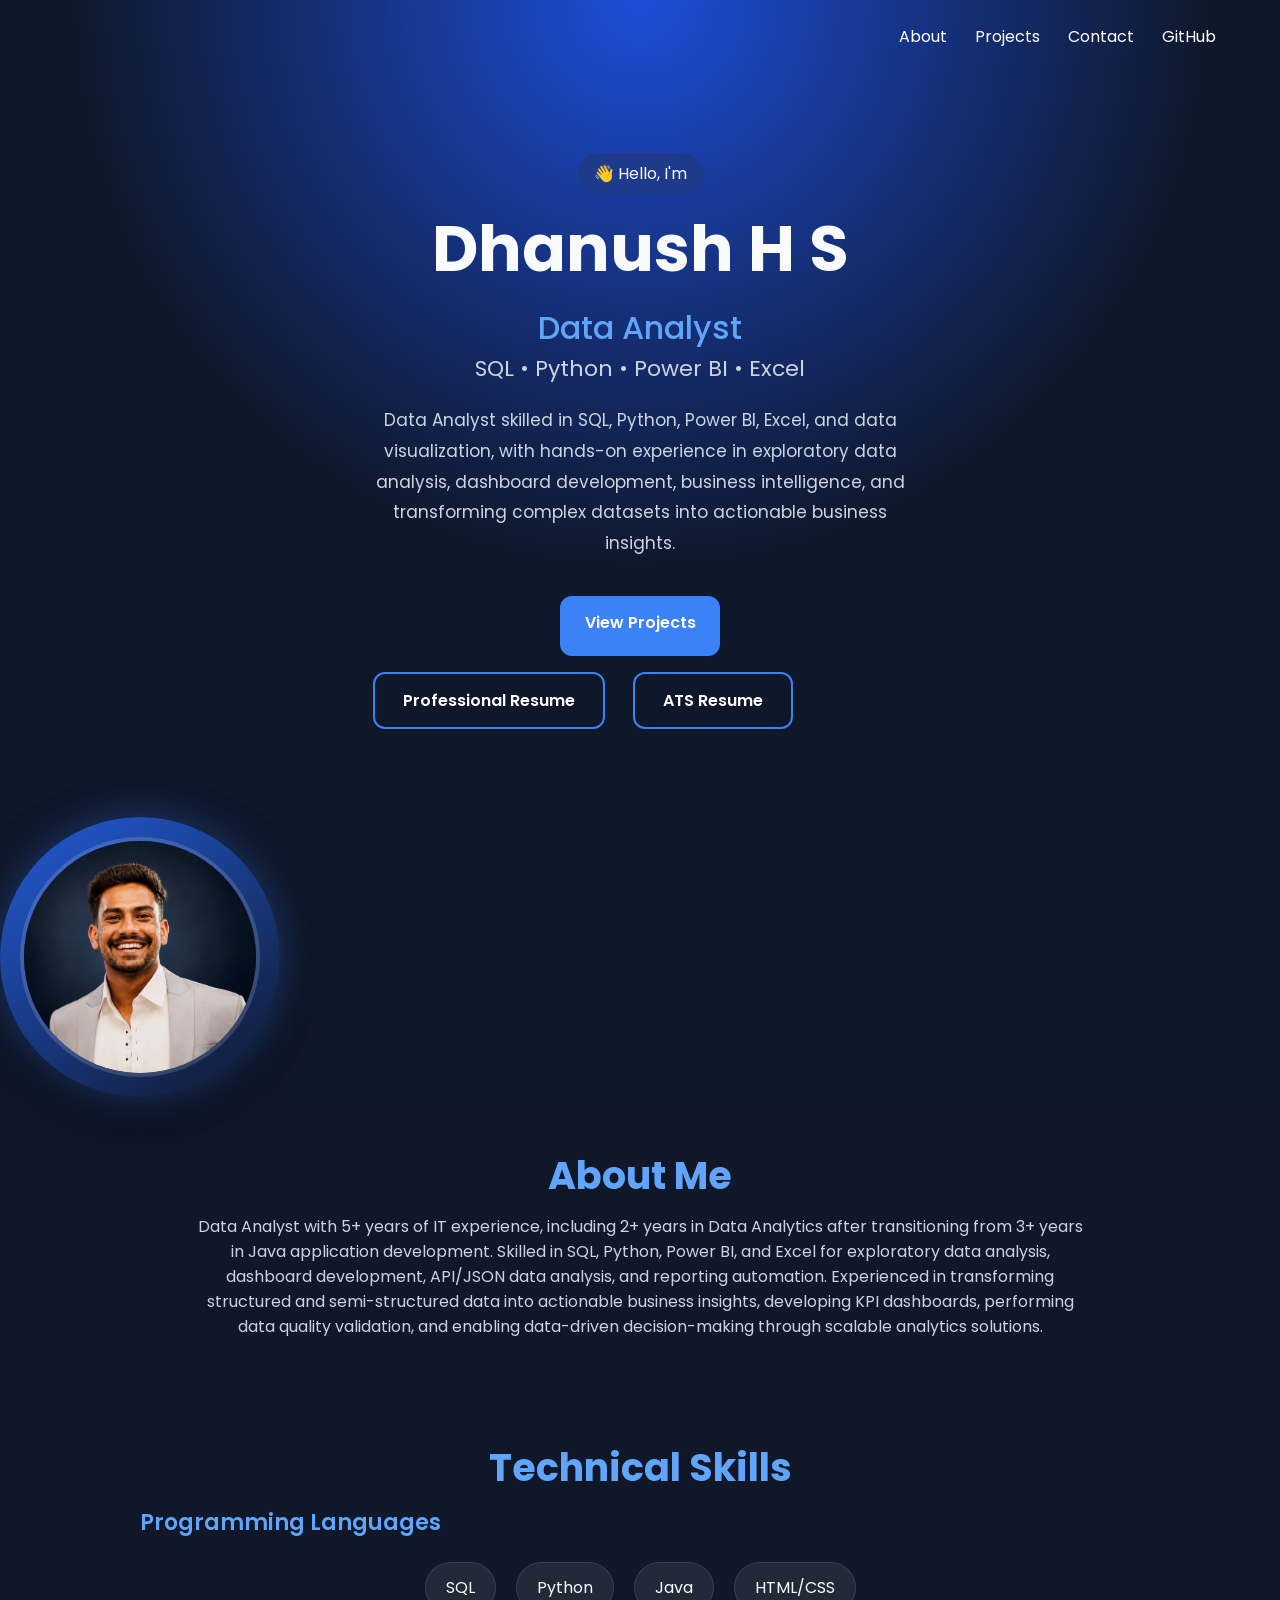
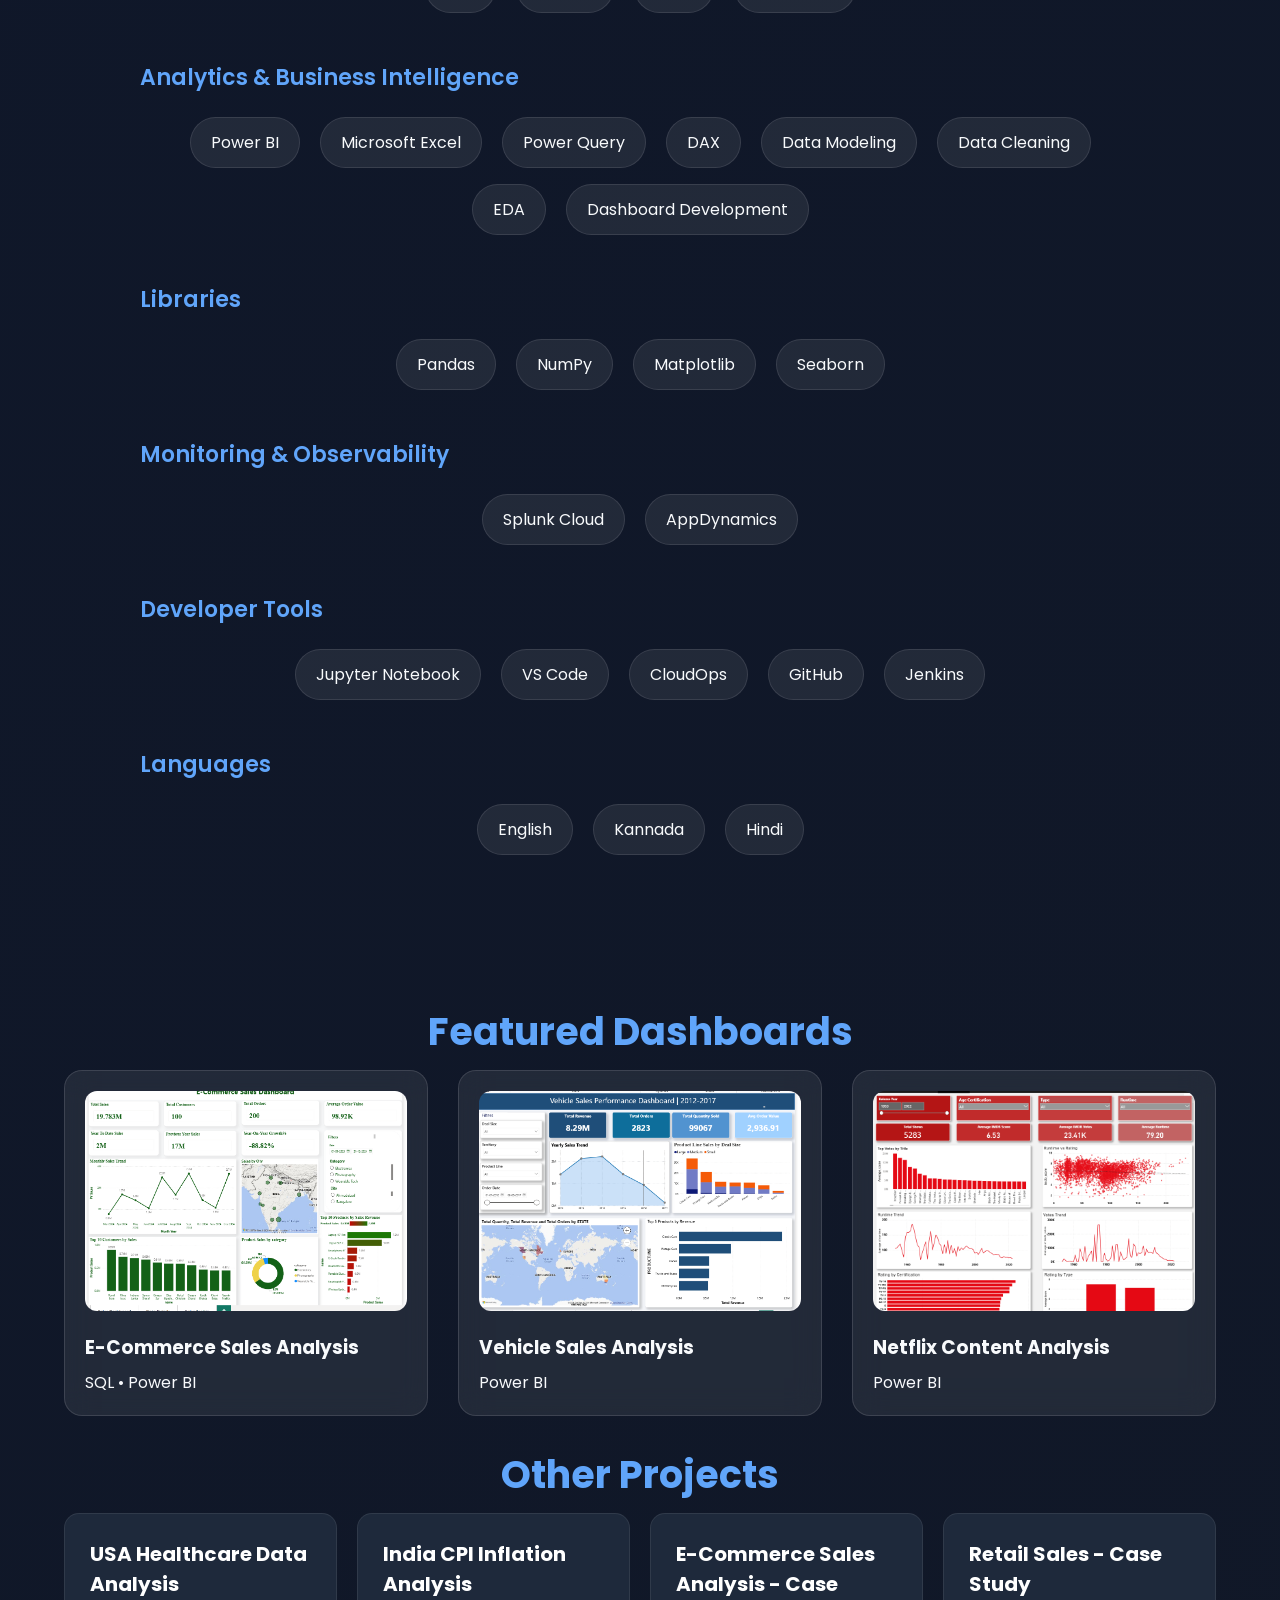
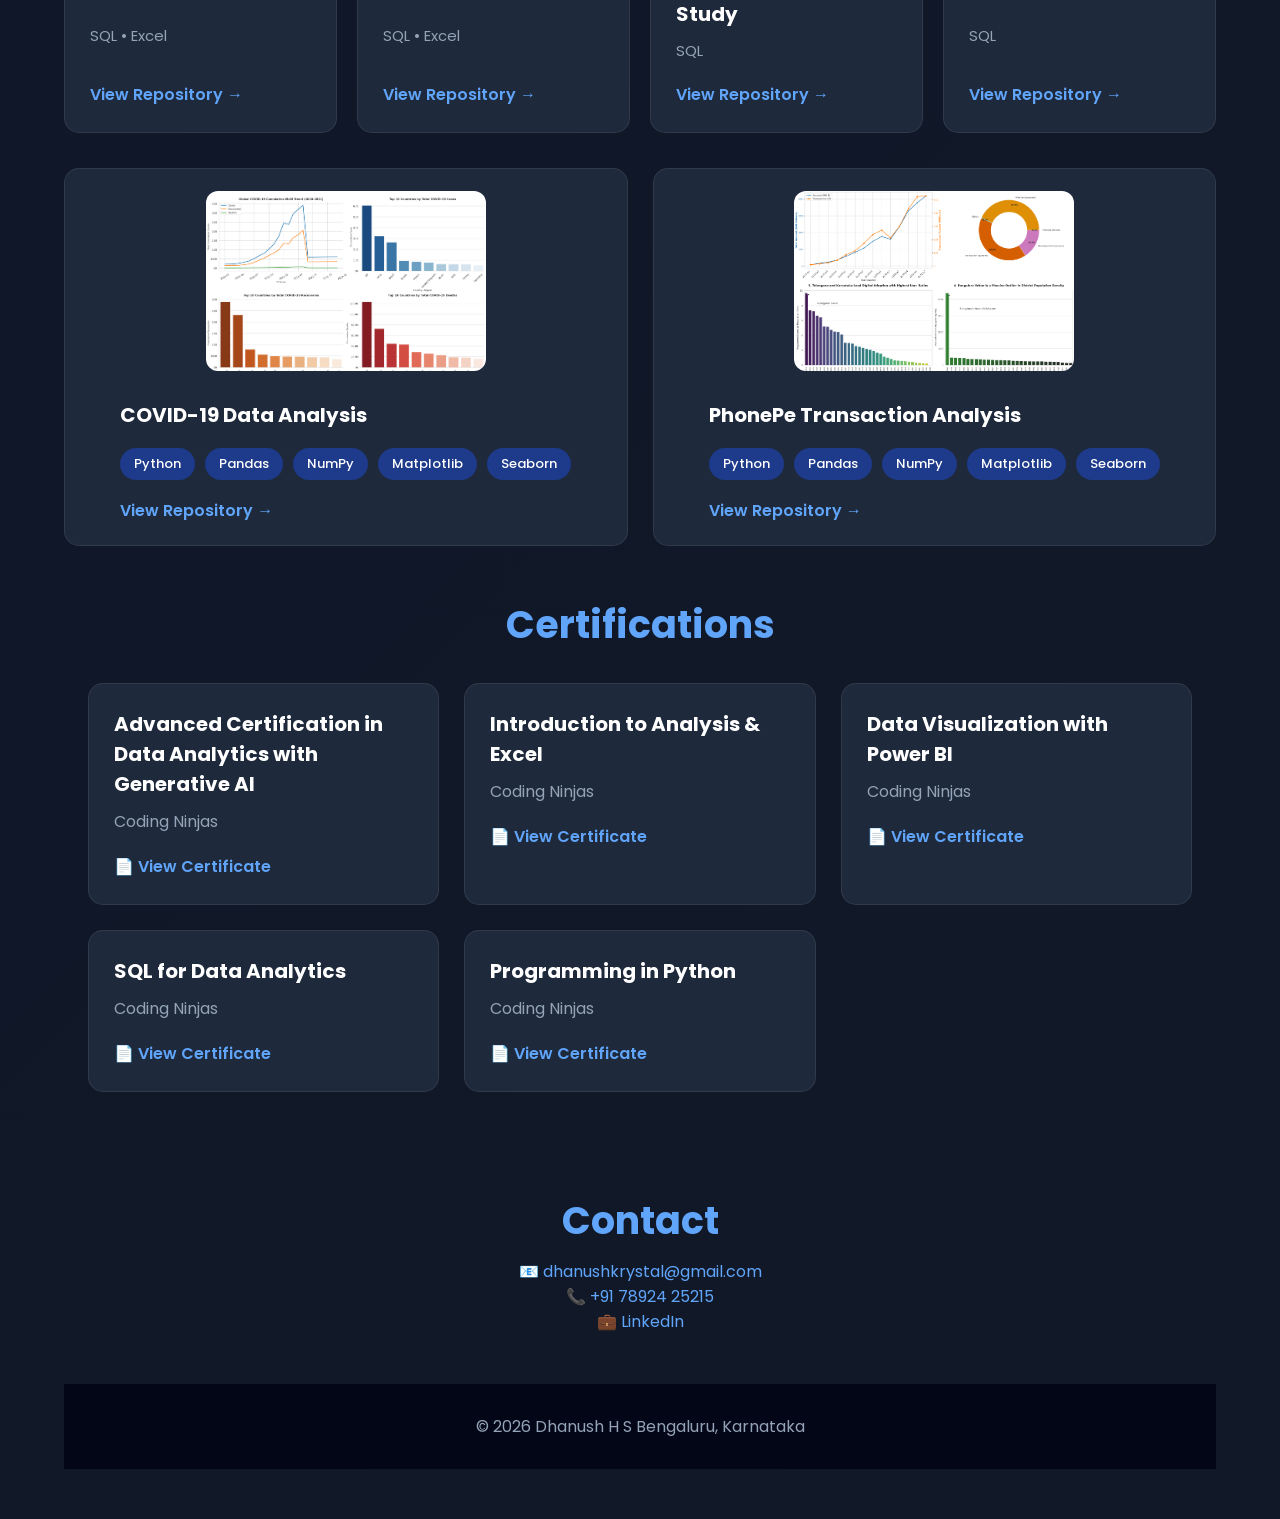
==== commit f3716a4b: "alignments" ====
--- a/index.html
+++ b/index.html
@@ -38,25 +38,24 @@
             Data Analyst skilled in SQL, Python, Power BI, Excel, and data visualization, with hands-on experience in exploratory data analysis, dashboard development, business intelligence, and transforming complex datasets into actionable business insights.
         </p>
 
-        <div class="hero-buttons">
-
-    <a class="btn primary" href="#Projects">
-        View Projects
-    </a>
-
+        <a href="#Projects" class="btn primary view-projects-btn">
+    View Projects
+</a>
+
+            <div class="resume-buttons">
     <a class="btn outline"
-       href="assets/resume/Dhanush_HS_Resume.pdf"
+       href="assets/resume/Dhanush_HS_Resume_JT.pdf"
        target="_blank">
         Professional Resume
     </a>
 
     <a class="btn outline"
-       href="assets/resume/Dhanush_HS_ATS_Resume.pdf"
+       href="assets/resume/Dhanush_HS_Resume_CT.pdf"
        target="_blank">
         ATS Resume
     </a>
-
-</div>
+</div>
+
         </div>
 
     </div>
--- a/style.css
+++ b/style.css
@@ -499,17 +499,8 @@
     flex-wrap:wrap;
 }
 
-.hero-buttons{
-    display: flex;
-    gap: 20px;
-    align-items: center;
-    flex-wrap: wrap; /* Remove this if you never want them to wrap */
-}
-
-.hero-buttons .btn{
-    display: flex;
-    justify-content: center;
-    align-items: center;
-    min-width: 220px;
+.view-projects-btn{
+    padding: 14px 24px;
+    width: 160px;
     height: 60px;
 }
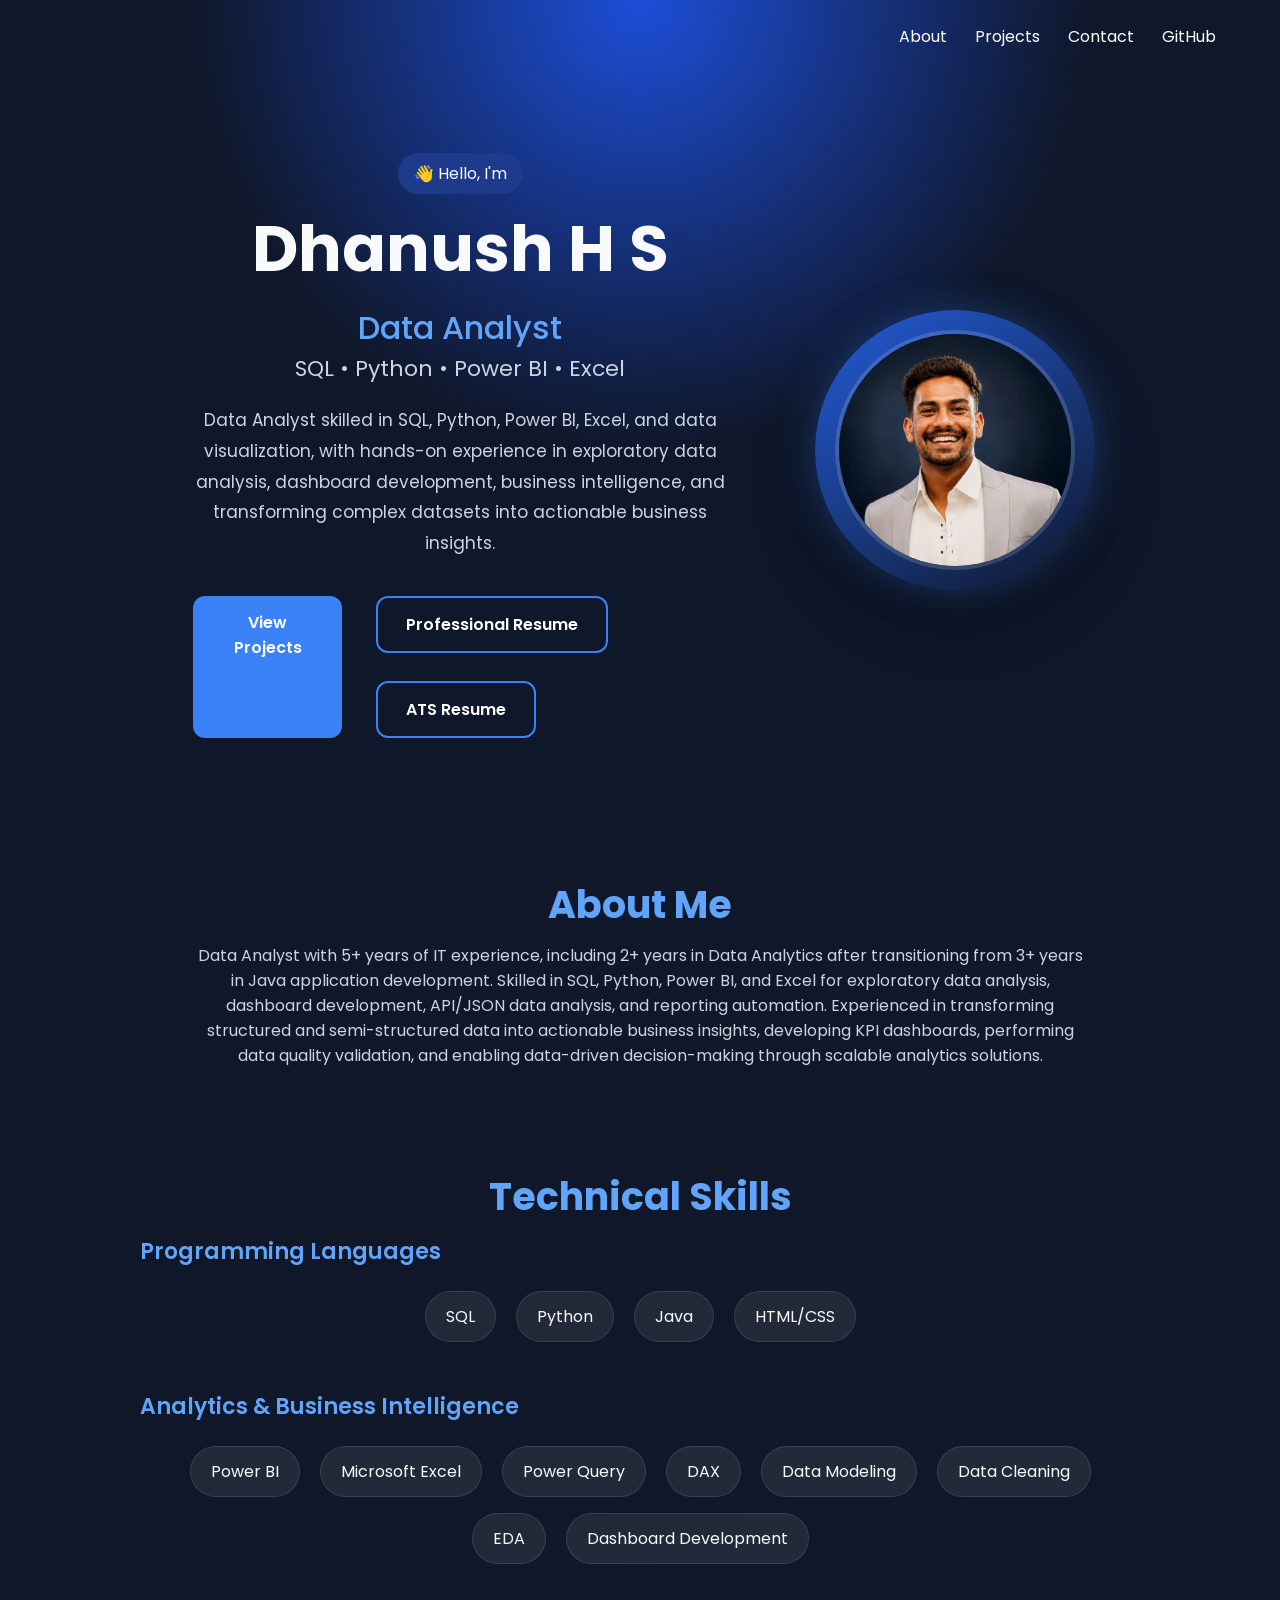
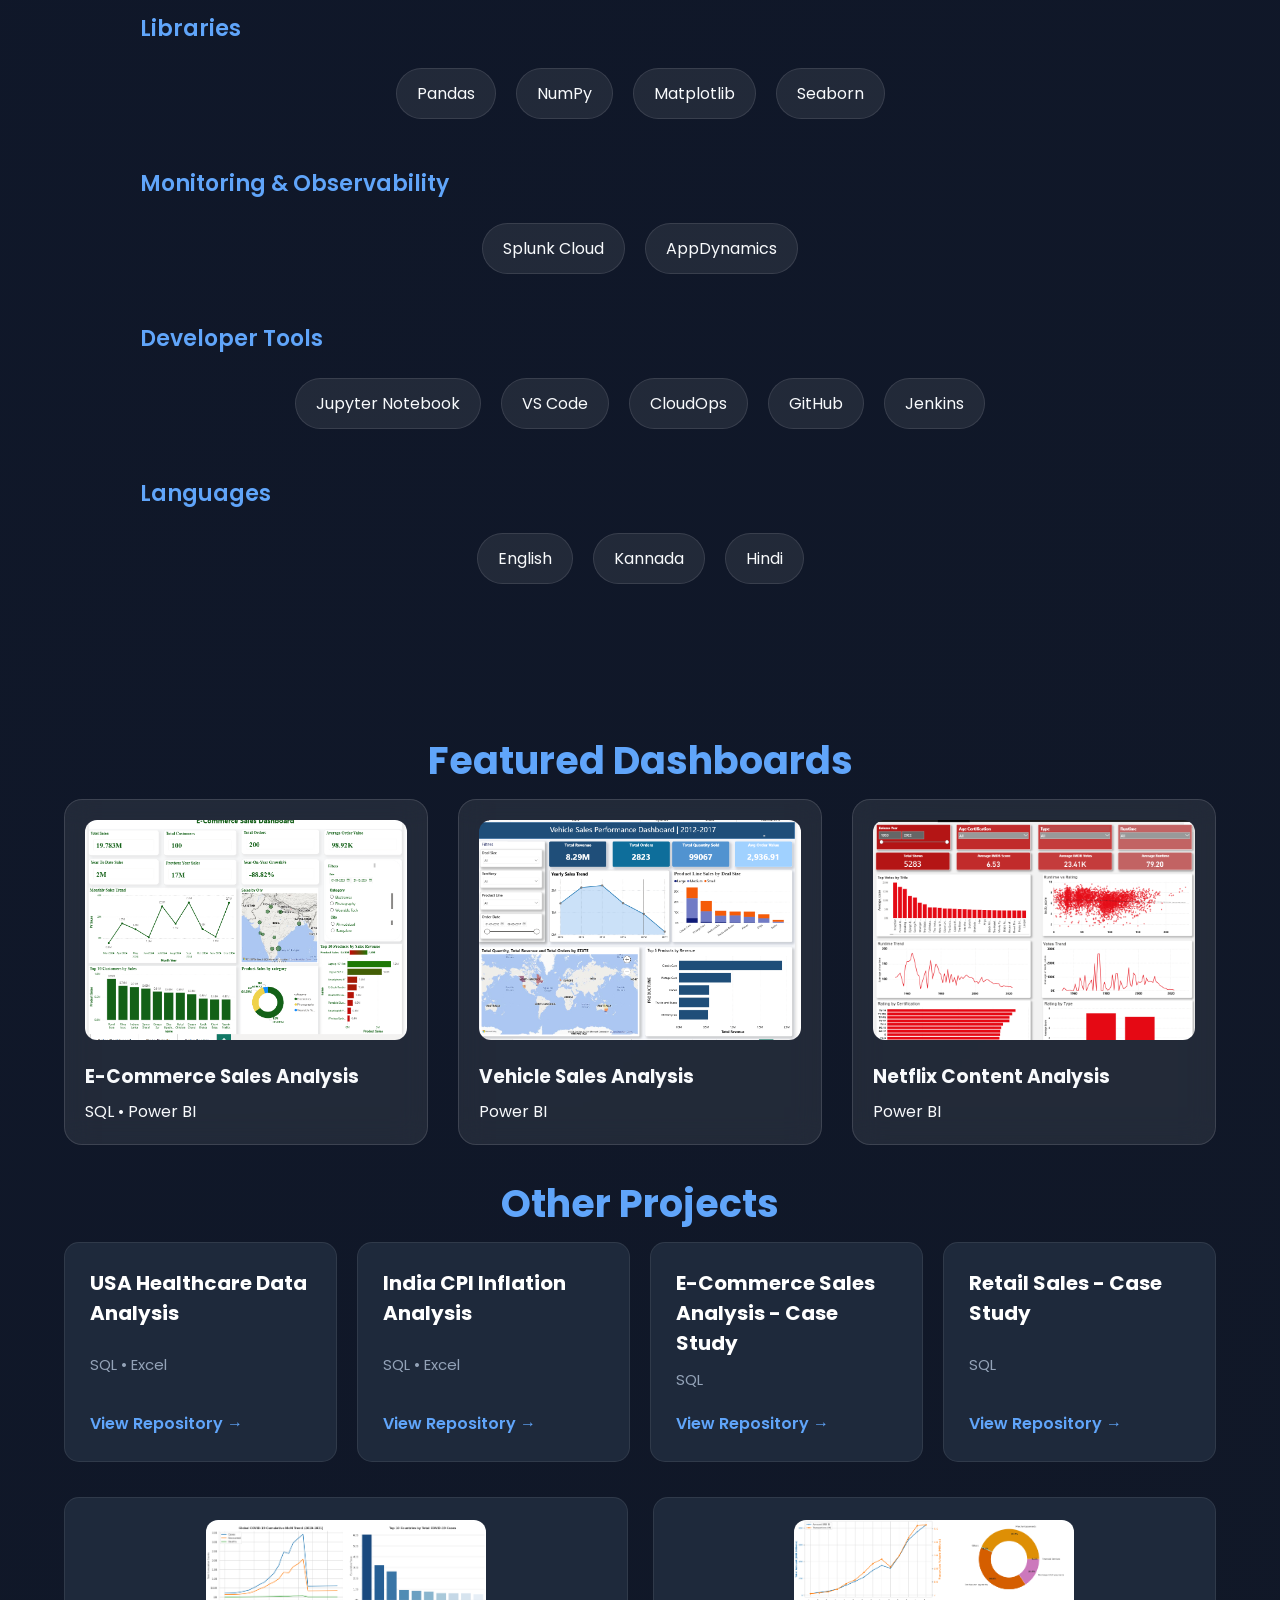
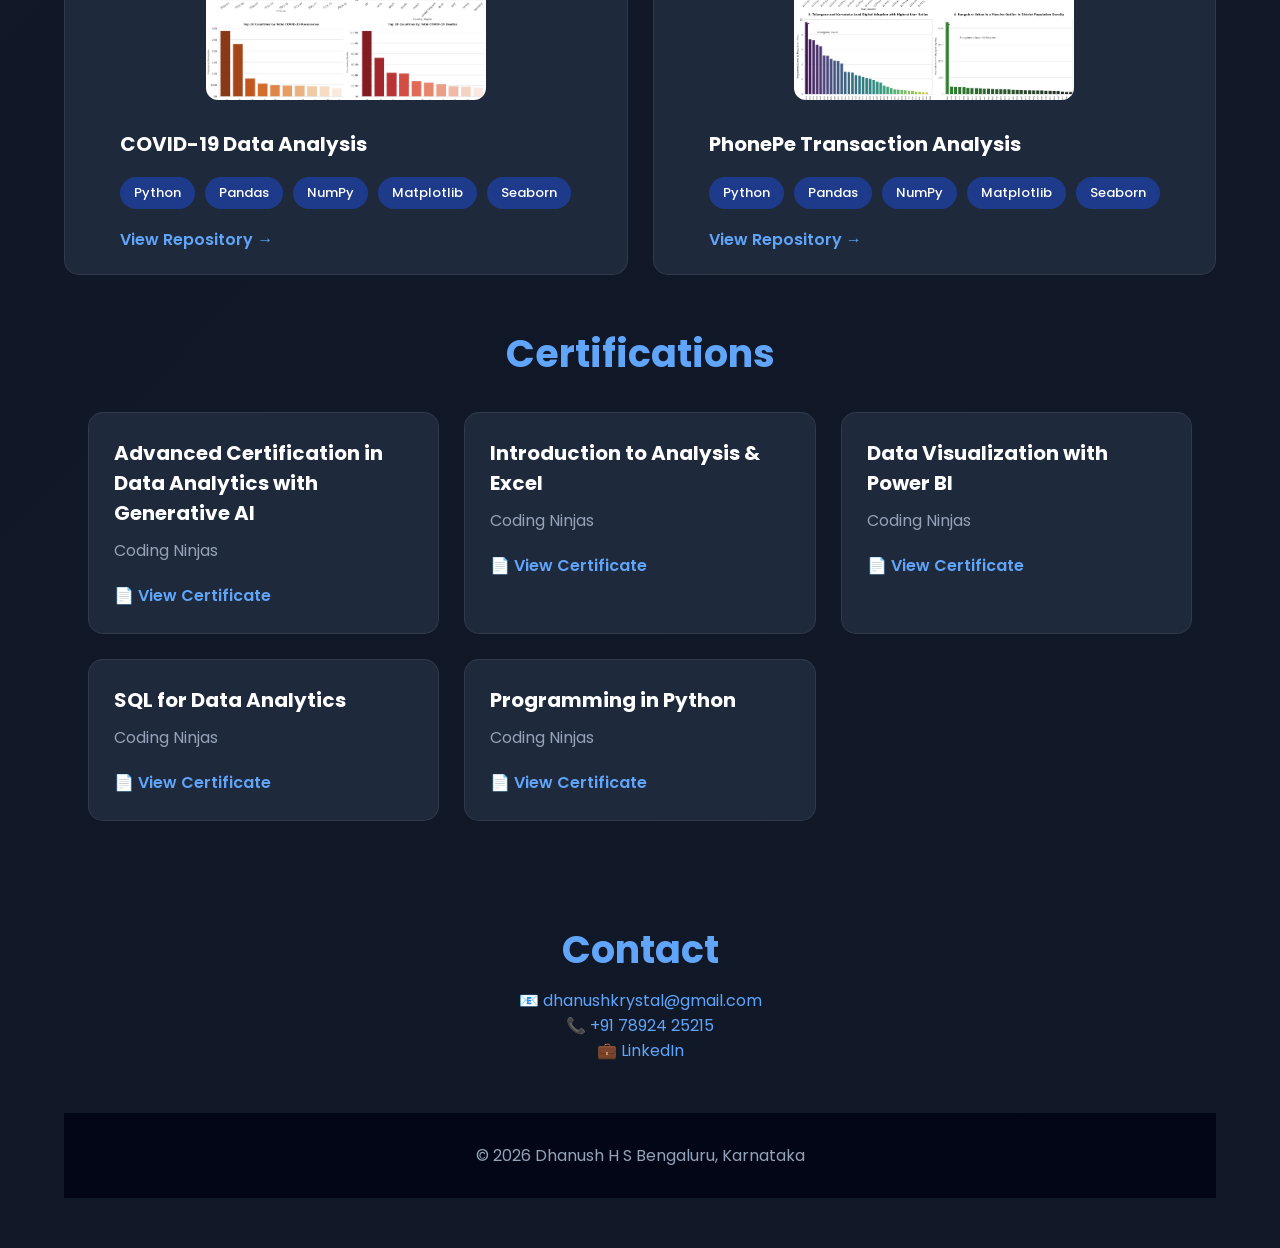
==== commit 9fb76479: "changes" ====
--- a/index.html
+++ b/index.html
@@ -38,9 +38,9 @@
             Data Analyst skilled in SQL, Python, Power BI, Excel, and data visualization, with hands-on experience in exploratory data analysis, dashboard development, business intelligence, and transforming complex datasets into actionable business insights.
         </p>
 
-        <a href="#Projects" class="btn primary view-projects-btn">
-    View Projects
-</a>
+        <div class="cta">
+
+            <a class="btn" href="#projects">View Projects</a>
 
             <div class="resume-buttons">
     <a class="btn outline"
--- a/style.css
+++ b/style.css
@@ -499,8 +499,3 @@
     flex-wrap:wrap;
 }
 
-.view-projects-btn{
-    padding: 14px 24px;
-    width: 160px;
-    height: 60px;
-}
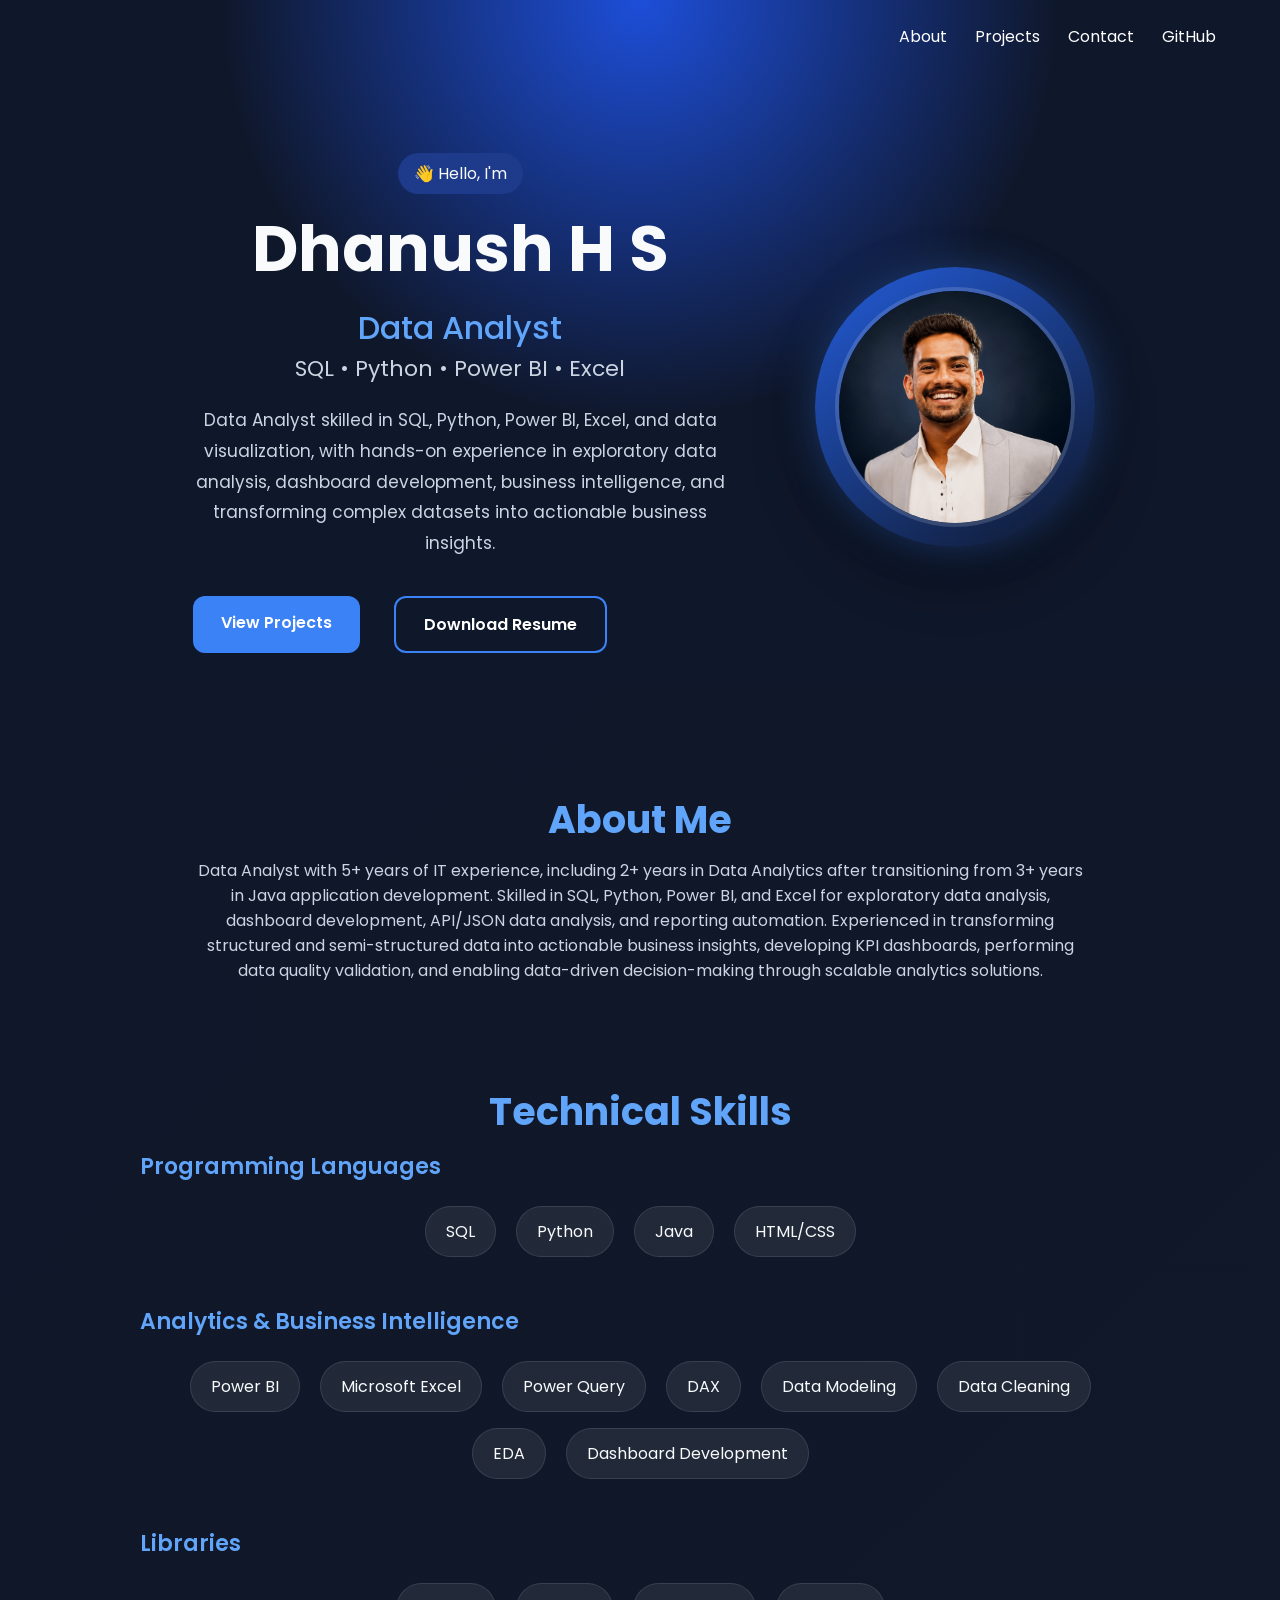
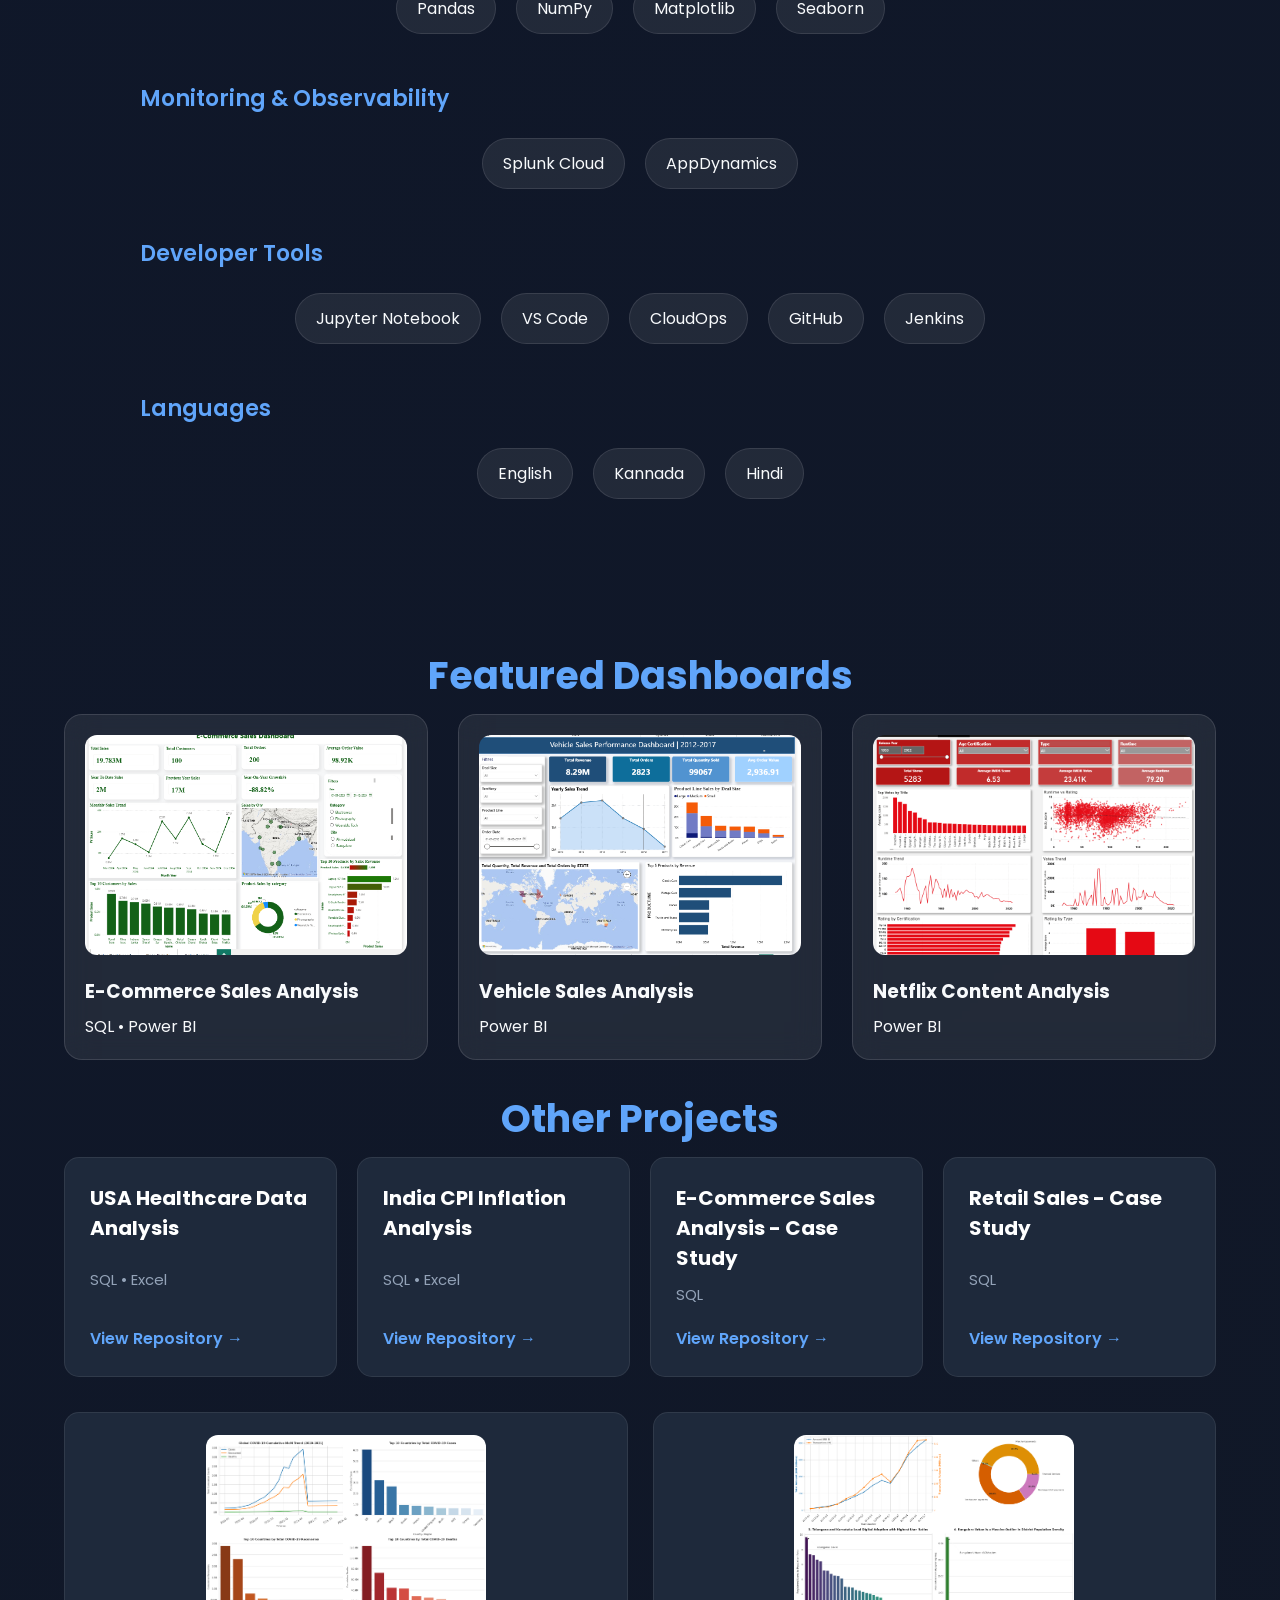
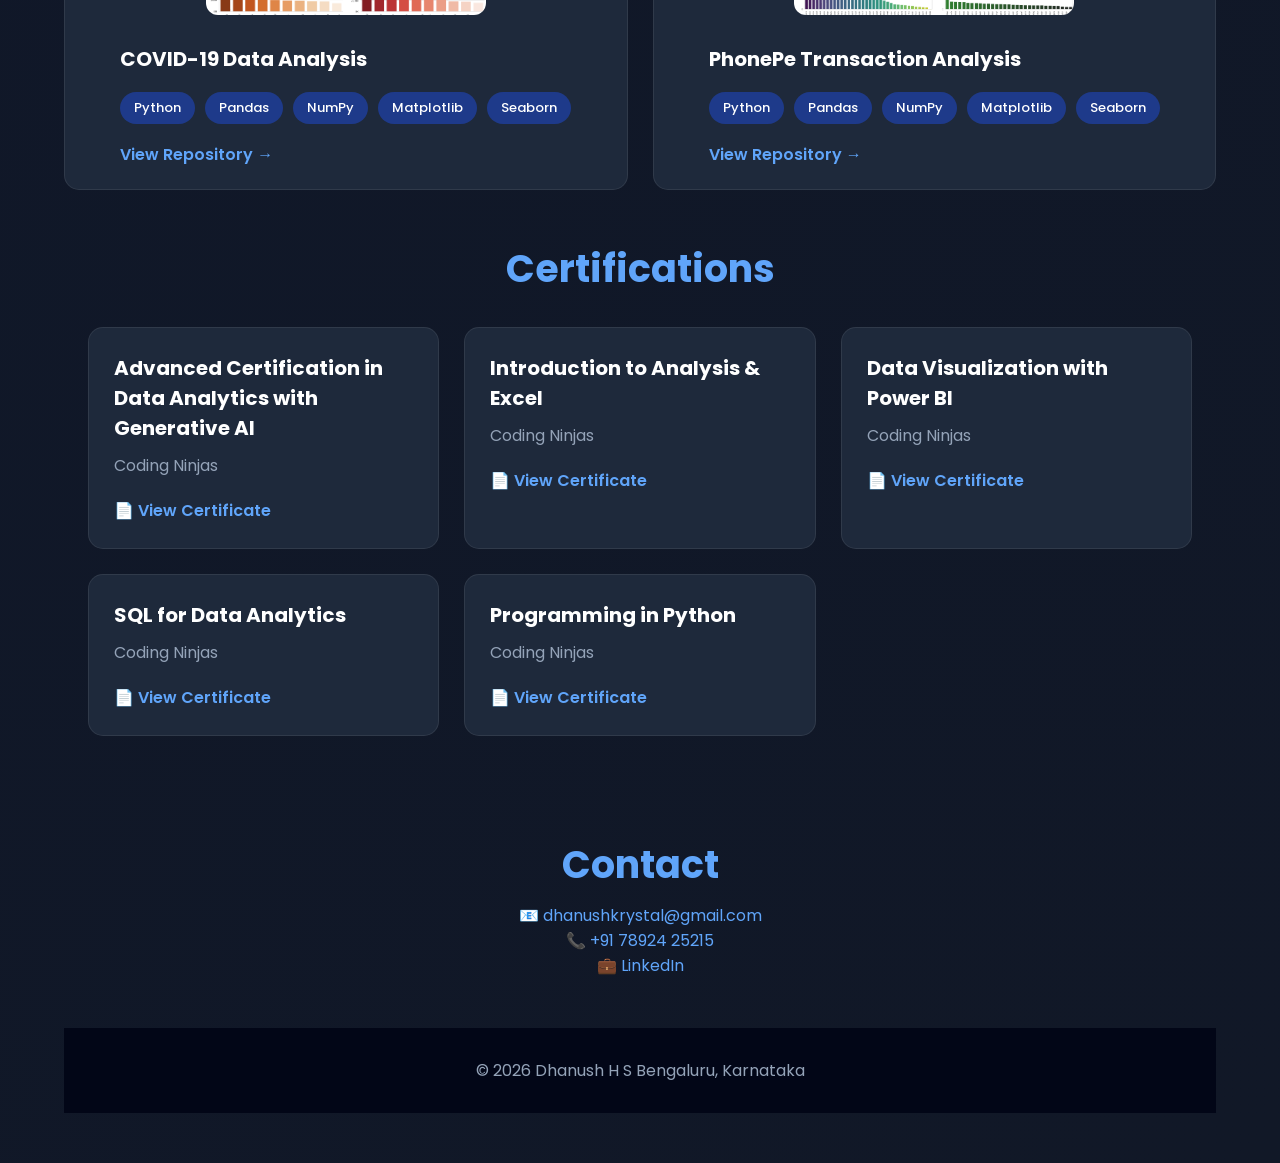
==== commit 4aa18dc4: "changes" ====
--- a/index.html
+++ b/index.html
@@ -46,14 +46,10 @@
     <a class="btn outline"
        href="assets/resume/Dhanush_HS_Resume_JT.pdf"
        target="_blank">
-        Professional Resume
+        Download Resume
     </a>
 
-    <a class="btn outline"
-       href="assets/resume/Dhanush_HS_Resume_CT.pdf"
-       target="_blank">
-        ATS Resume
-    </a>
+    
 </div>
 
         </div>
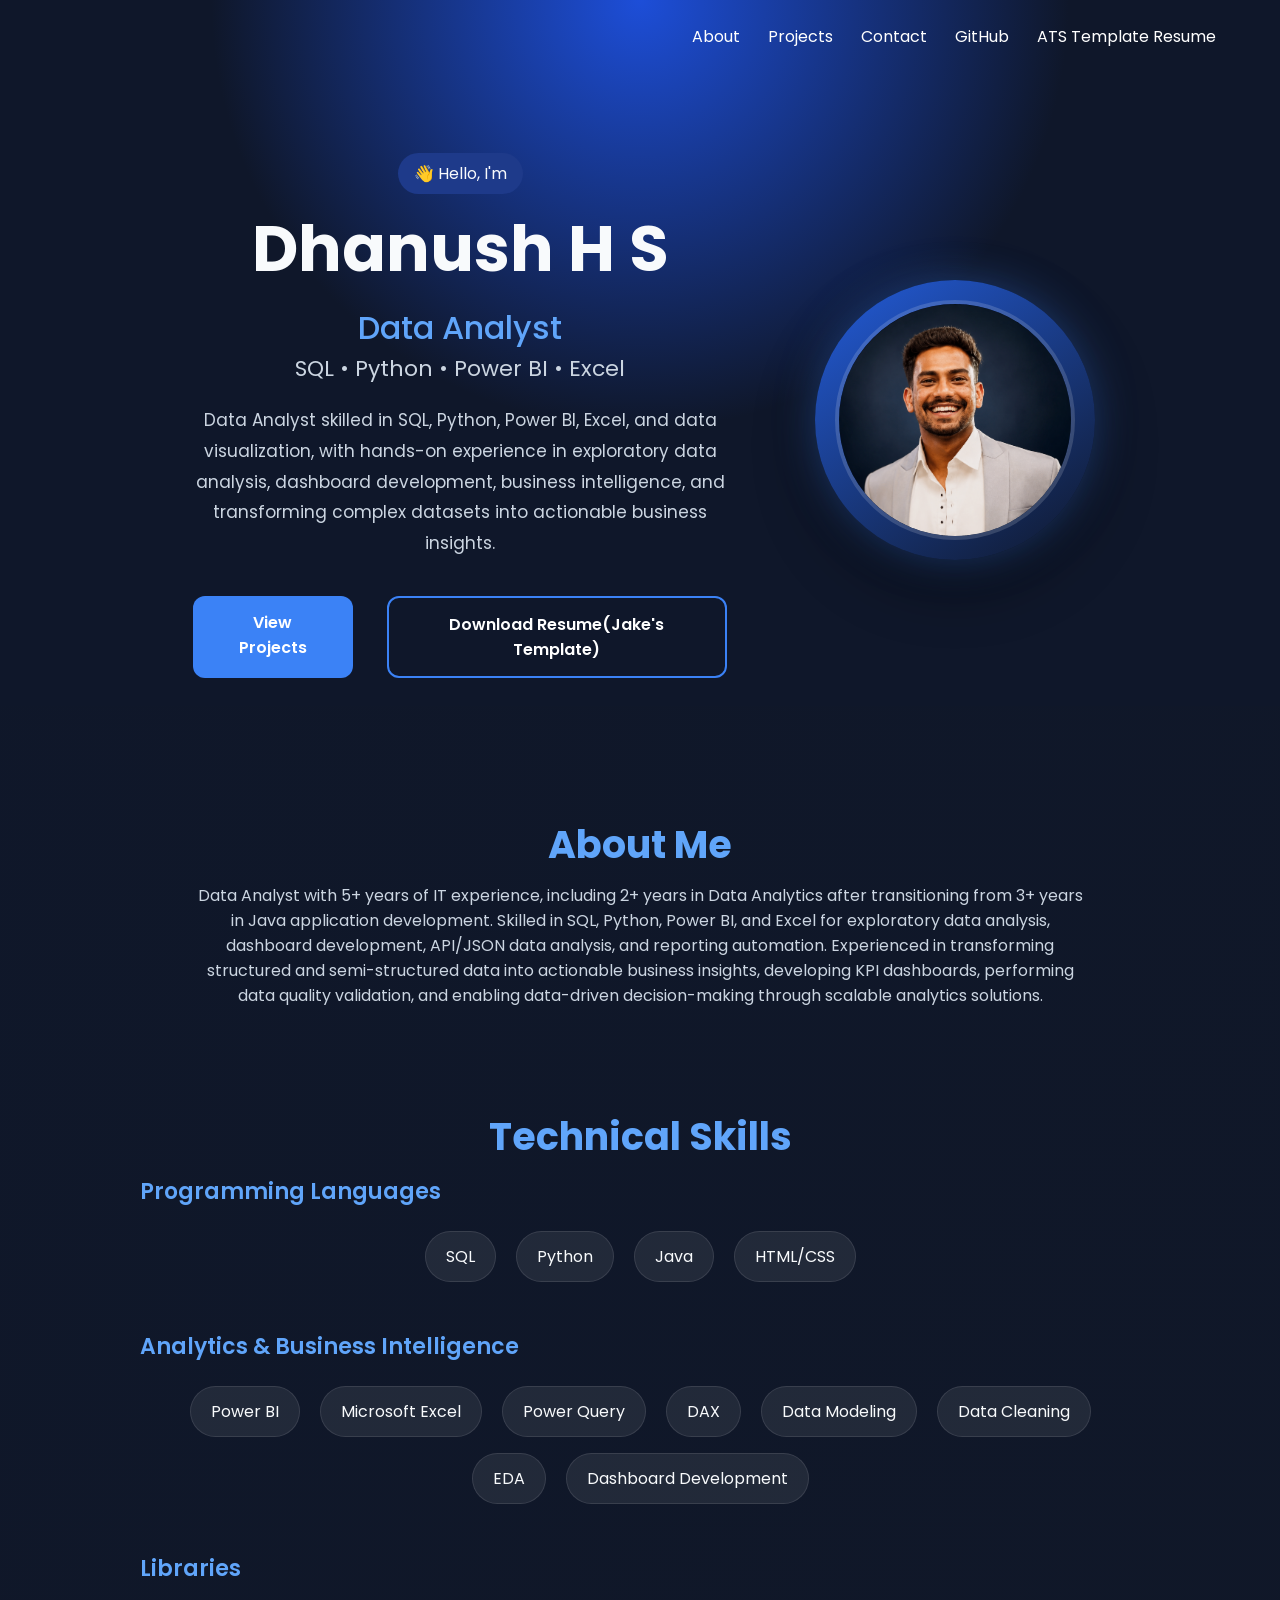
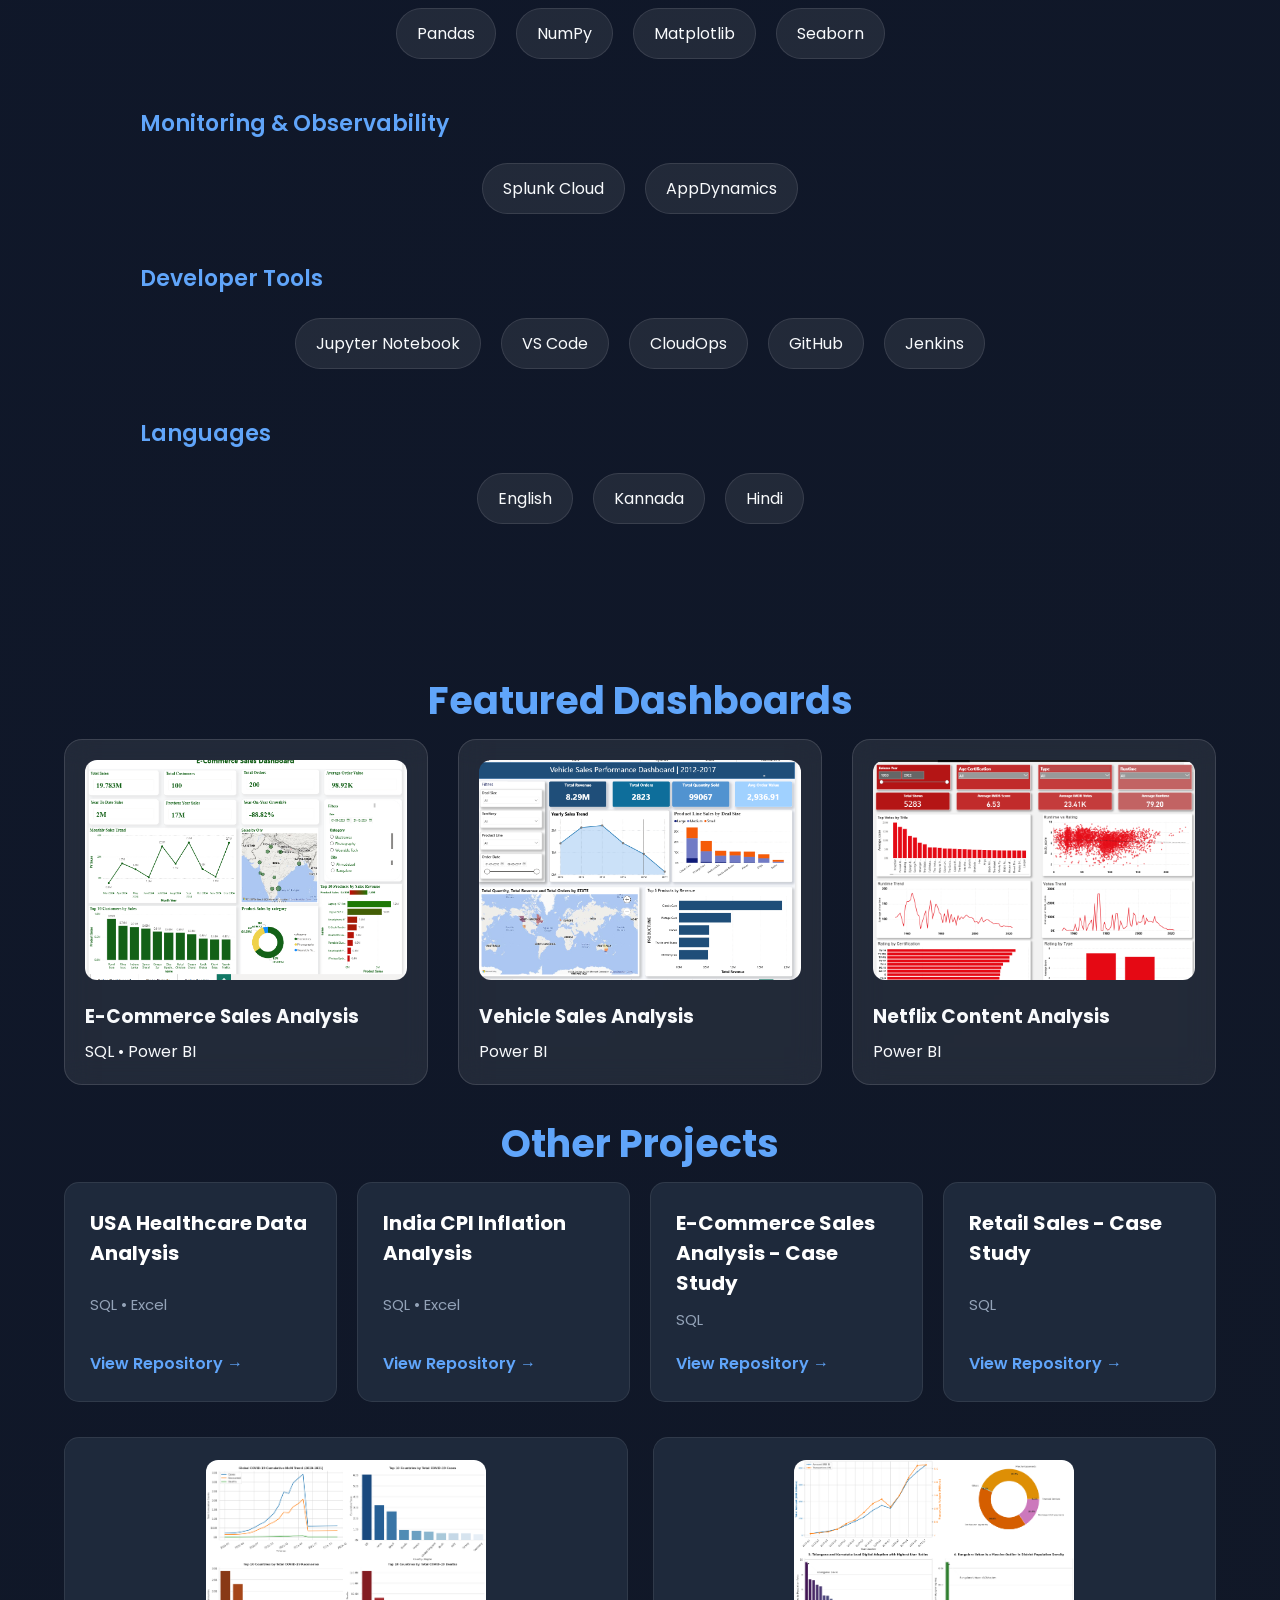
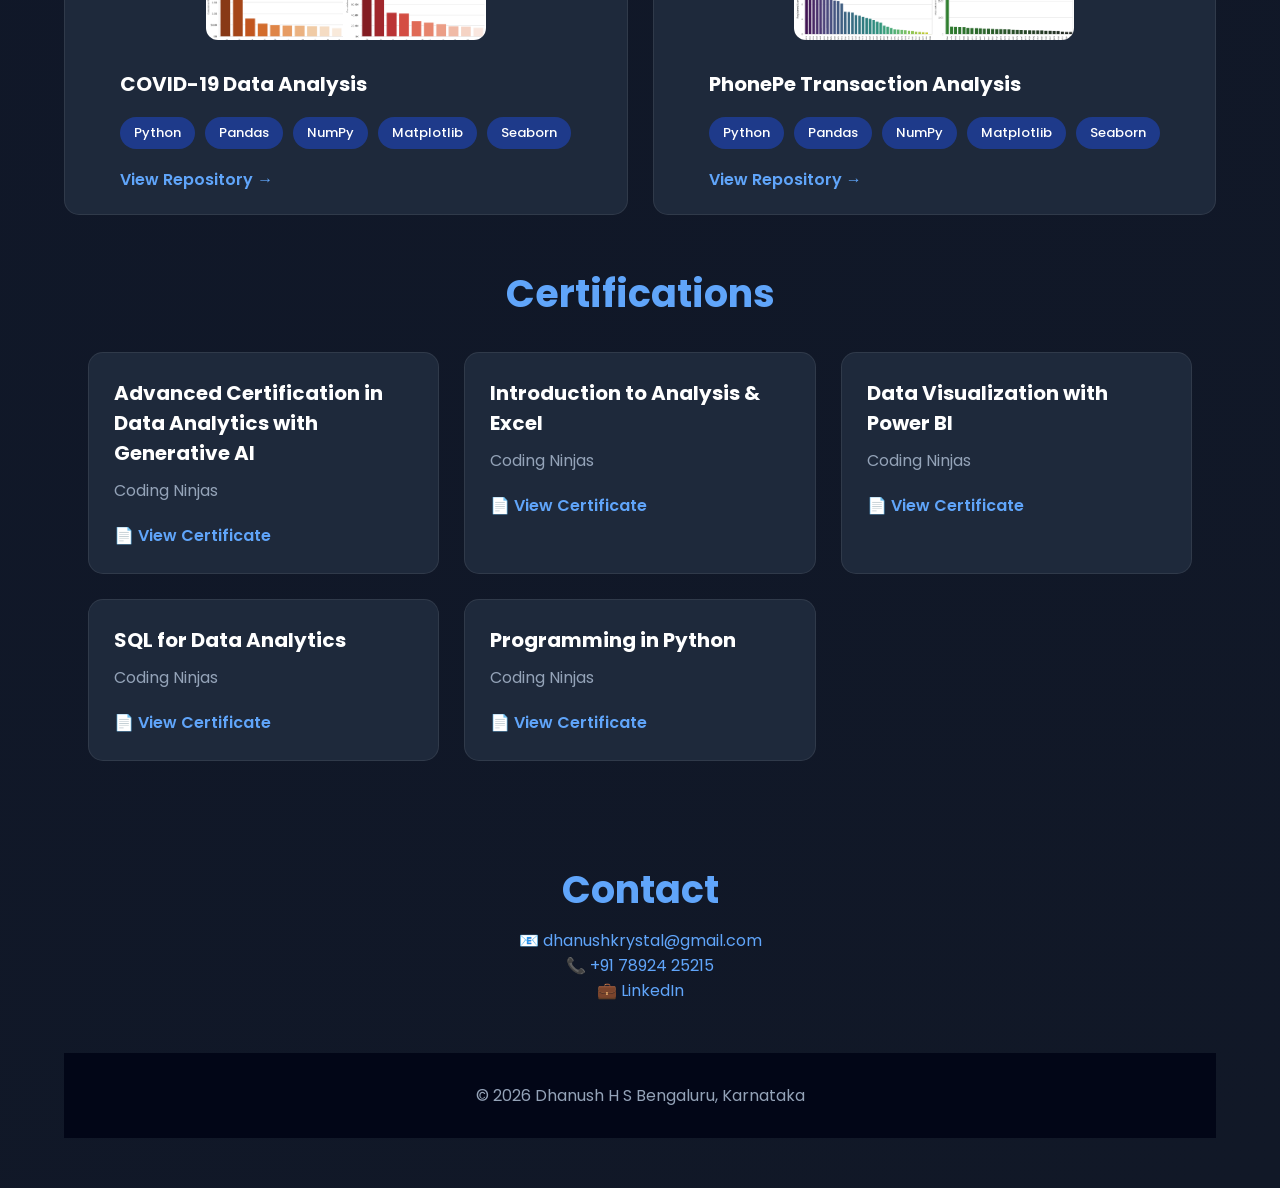
==== commit 7e1678c7: "resume" ====
--- a/index.html
+++ b/index.html
@@ -17,6 +17,7 @@
 <a href="#projects">Projects</a>
 <a href="#contact">Contact</a>
 <a href="https://github.com/dhanushkrystal" target="_blank">GitHub</a>
+<a href="assets/resume/Dhanush_HS_Resume_CT.pdf" target="_blank">ATS Template Resume</a>
 </div>
 </nav>
 
@@ -46,7 +47,7 @@
     <a class="btn outline"
        href="assets/resume/Dhanush_HS_Resume_JT.pdf"
        target="_blank">
-        Download Resume
+        Download Resume(Jake's Template)
     </a>
 
     
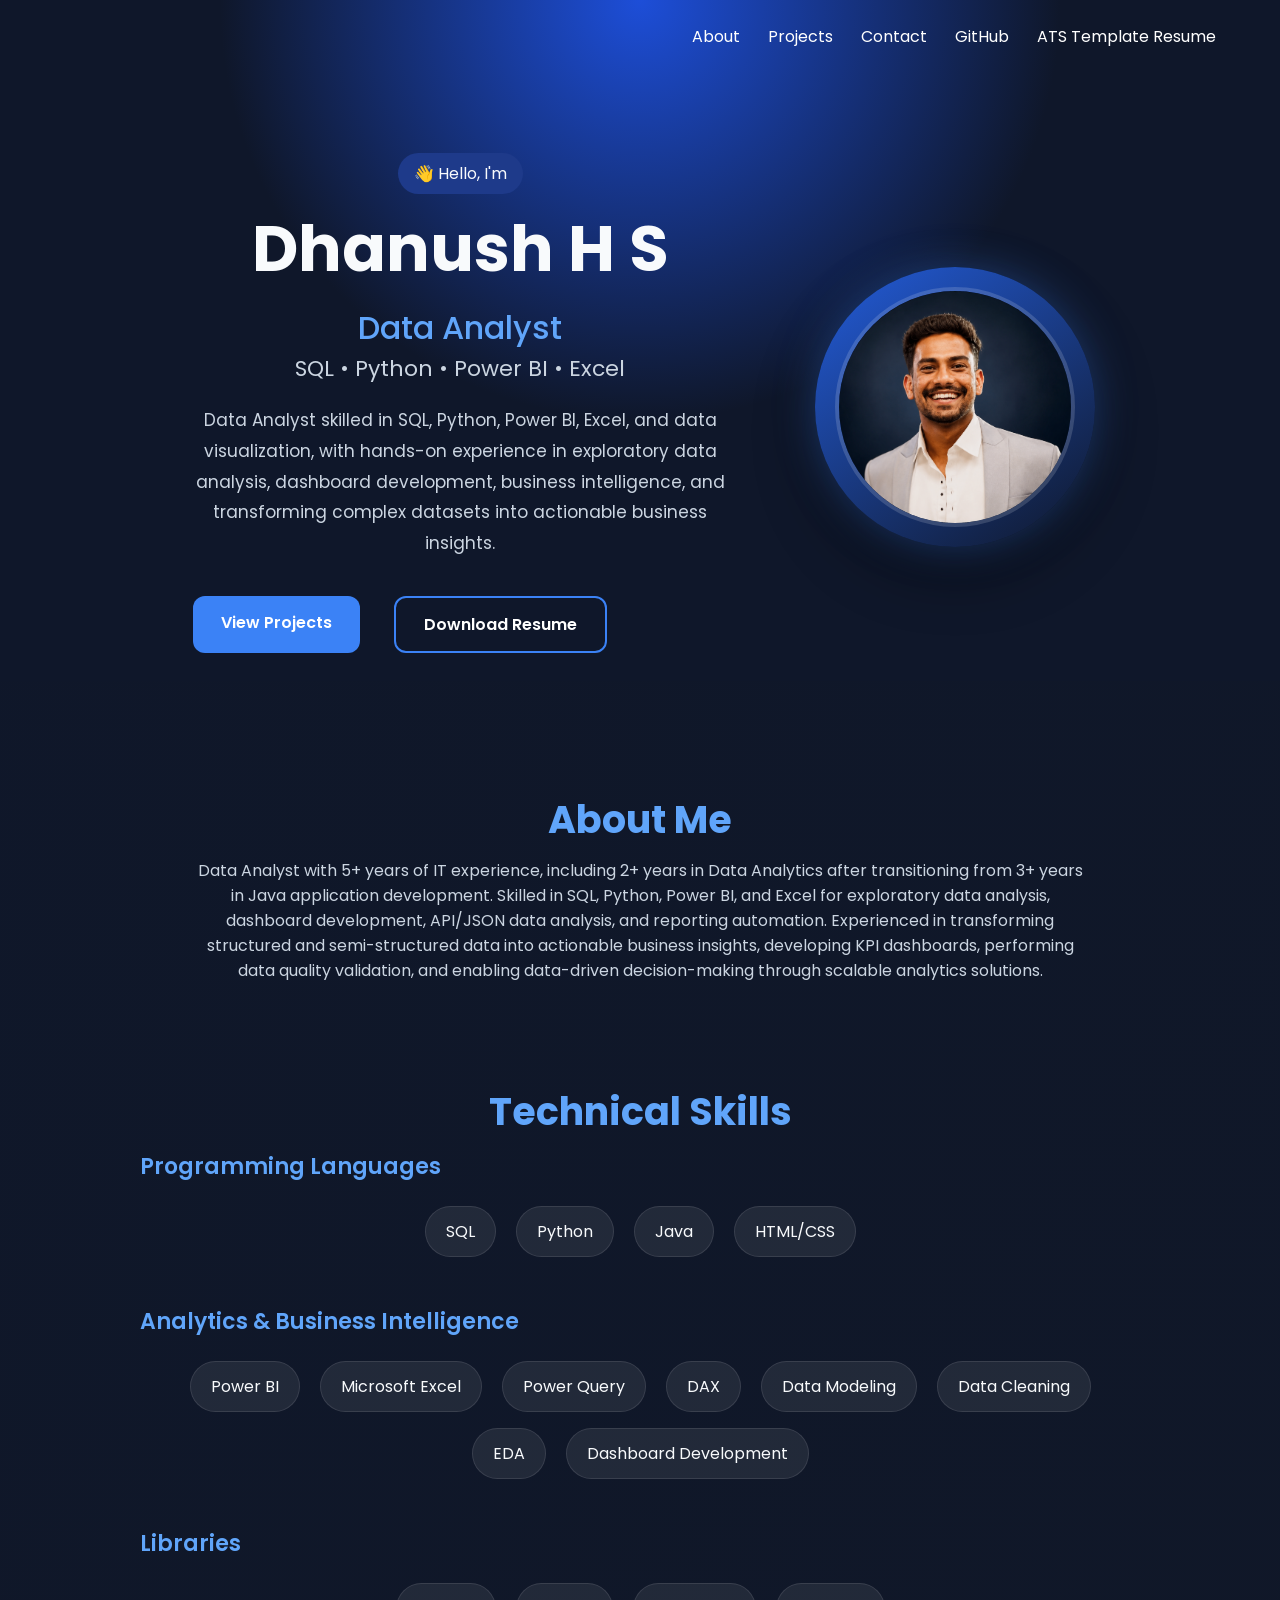
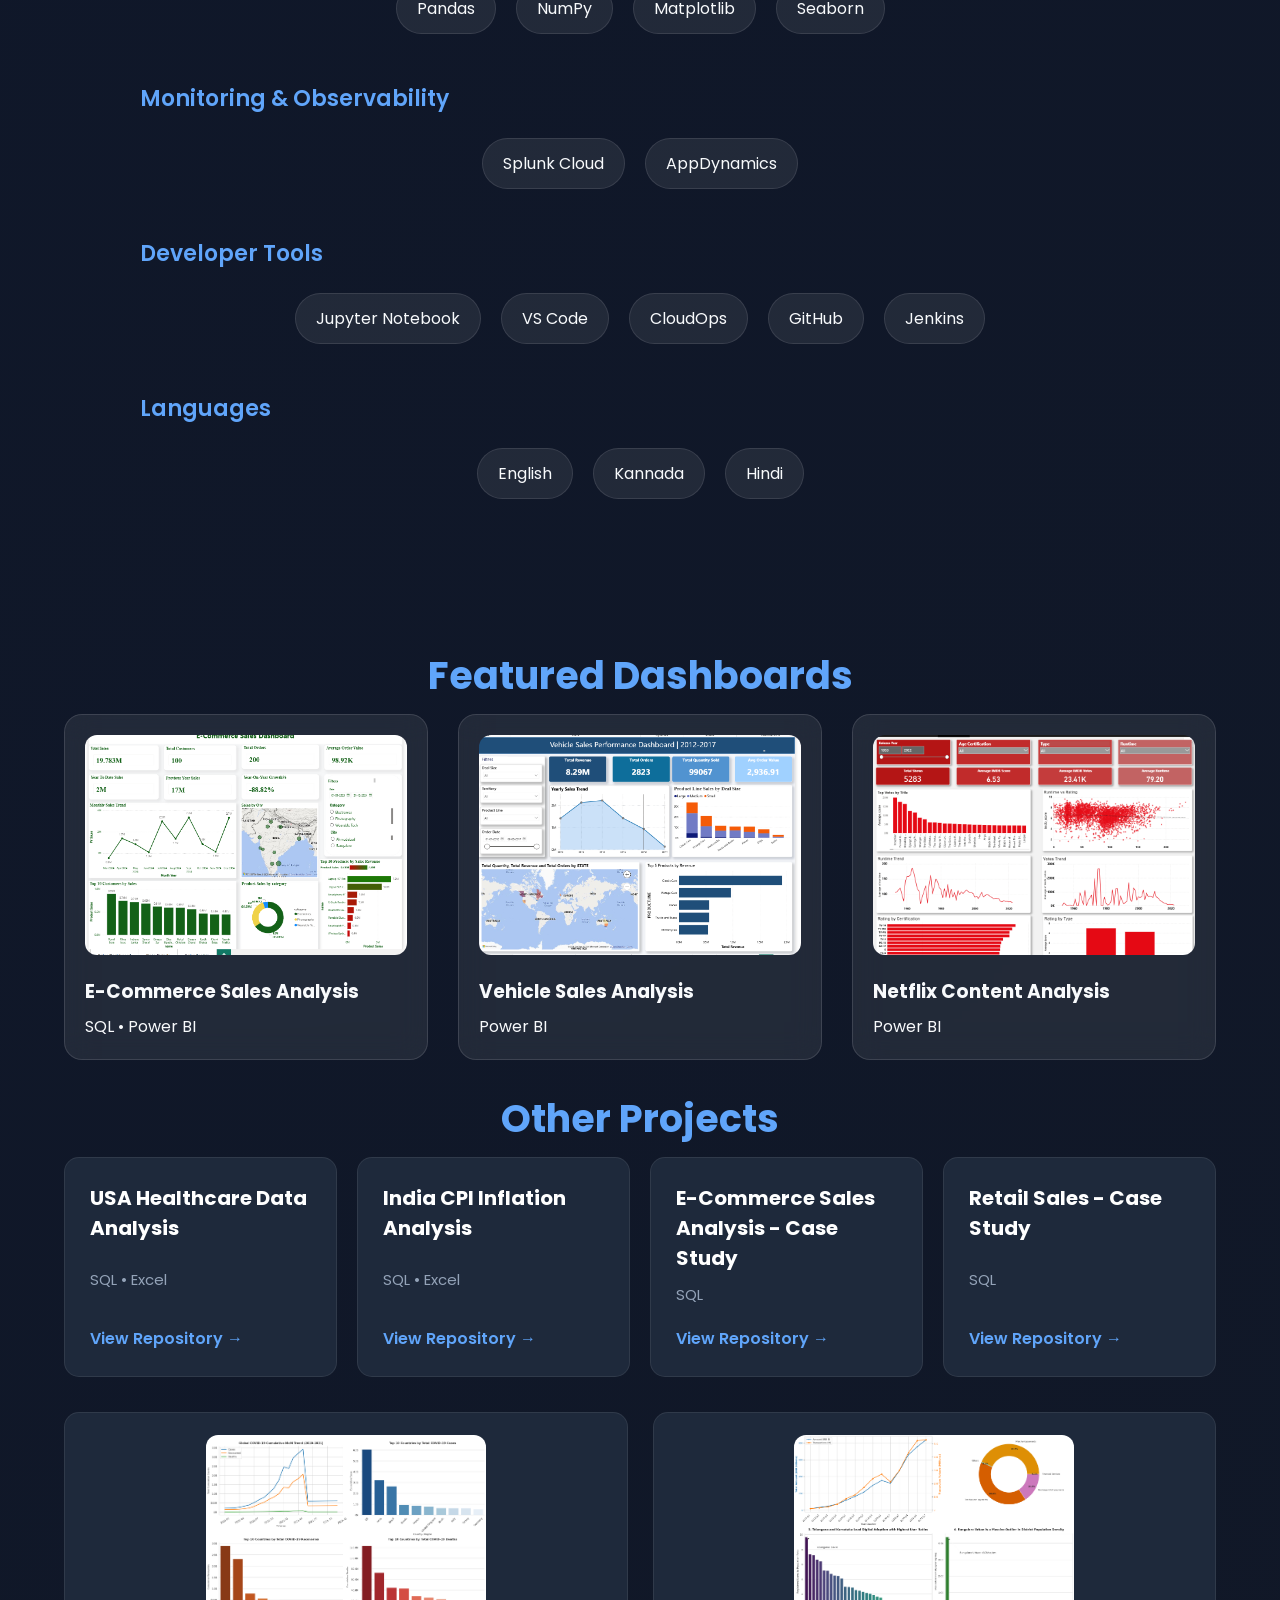
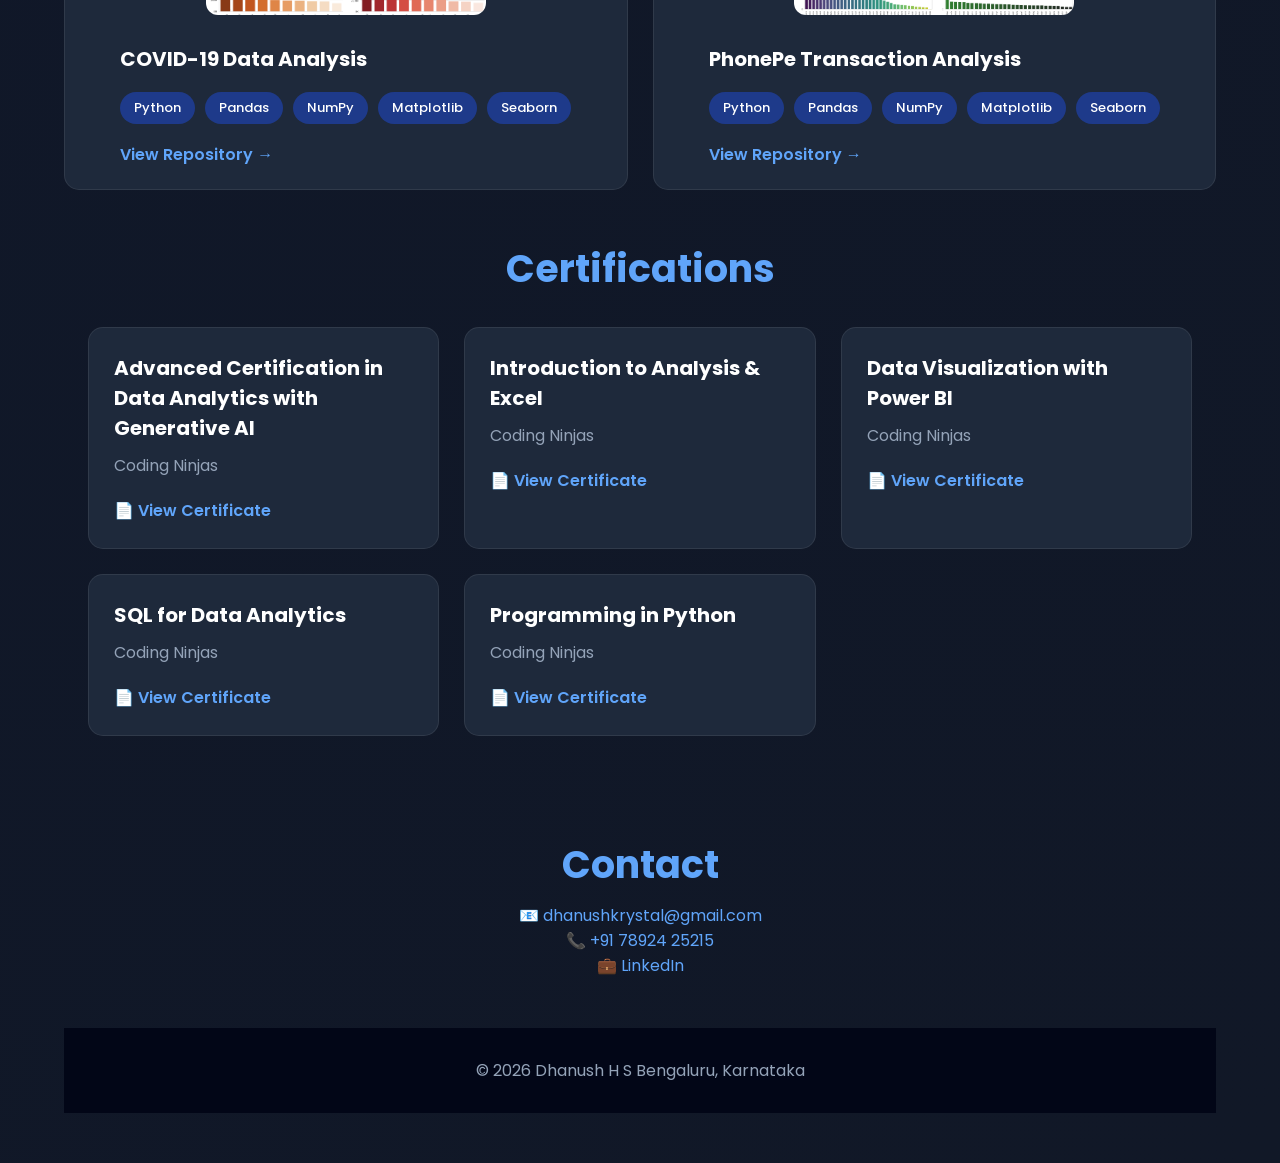
==== commit 8b69788d: "last changes" ====
--- a/index.html
+++ b/index.html
@@ -47,7 +47,7 @@
     <a class="btn outline"
        href="assets/resume/Dhanush_HS_Resume_JT.pdf"
        target="_blank">
-        Download Resume(Jake's Template)
+        Download Resume
     </a>
 
     
